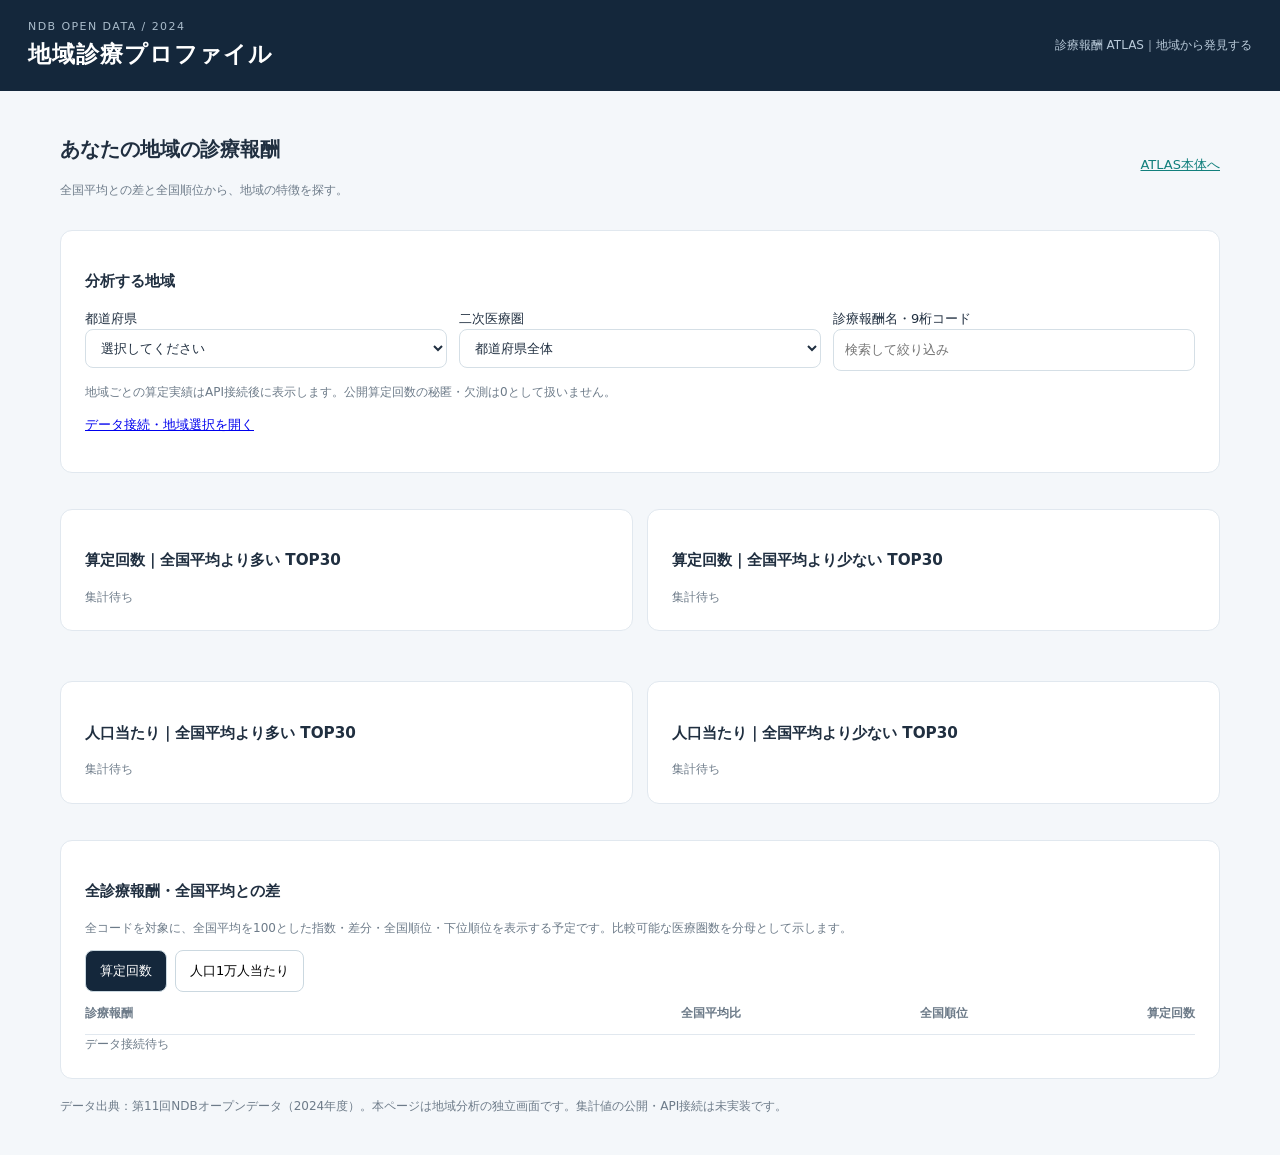
==== docs/region/index.html @ fd62a597 "Add standalone regional reimbursement profile page scaffold" ====
<!doctype html><html lang="ja"><head><meta charset="utf-8"><meta name="viewport" content="width=device-width,initial-scale=1"><title>地域診療プロファイル | 診療報酬 ATLAS</title><link rel="stylesheet" href="../assets/style.css?v=20261118.11"><style>body{background:#f4f7fa}.region-shell{max-width:1200px;margin:auto;padding:28px 20px}.region-head{display:flex;justify-content:space-between;align-items:center;gap:20px}.region-head a{color:#117f7c}.region-panel{background:white;border:1px solid #e1e8ef;border-radius:12px;padding:24px;margin:18px 0}.region-grid{display:grid;grid-template-columns:repeat(2,minmax(0,1fr));gap:14px}.region-filters{display:grid;grid-template-columns:repeat(3,1fr);gap:12px}.region-tabs{display:flex;gap:8px;flex-wrap:wrap}.region-tabs button{border:1px solid #cbd8e0;border-radius:8px;padding:10px 14px;background:white}.region-tabs button.active{background:#14273b;color:white}.region-row{display:grid;grid-template-columns:minmax(0,2fr) 1fr 1fr 1fr;gap:12px;padding:12px 0;border-bottom:1px solid #e1e8ef;align-items:center}.region-row a{color:#117f7c}.region-muted{color:#6d7b89;font-size:12px}.region-number{font-variant-numeric:tabular-nums;text-align:right}.region-bar{height:8px;background:#edf2f6;border-radius:6px;overflow:hidden}.region-bar span{display:block;height:100%;background:#168b86}@media(max-width:720px){.region-grid,.region-filters{grid-template-columns:1fr}.region-row{grid-template-columns:minmax(0,1.5fr) 1fr 1fr;font-size:11px}.region-row .region-amount{display:none}}</style></head><body><header><div><small>NDB OPEN DATA / 2024</small><h1>地域診療プロファイル</h1></div><div class="meta">診療報酬 ATLAS｜地域から発見する</div></header><main class="region-shell"><div class="region-head"><div><h2>あなたの地域の診療報酬</h2><p class="region-muted">全国平均との差と全国順位から、地域の特徴を探す。</p></div><a href="../#profile">ATLAS本体へ</a></div><section class="region-panel"><h3>分析する地域</h3><div class="region-filters"><div><label for="region-pref">都道府県</label><select id="region-pref"><option value="">選択してください</option></select></div><div><label for="region-area">二次医療圏</label><select id="region-area"><option value="">都道府県全体</option></select></div><div><label for="region-search">診療報酬名・9桁コード</label><input id="region-search" type="search" placeholder="検索して絞り込み"></div></div><p class="region-muted">地域ごとの算定実績はAPI接続後に表示します。公開算定回数の秘匿・欠測は0として扱いません。</p><p><a href="../#profile">データ接続・地域選択を開く</a></p></section><div class="region-grid"><section class="region-panel"><h3>算定回数｜全国平均より多い TOP30</h3><div id="raw-high" class="region-muted">集計待ち</div></section><section class="region-panel"><h3>算定回数｜全国平均より少ない TOP30</h3><div id="raw-low" class="region-muted">集計待ち</div></section><section class="region-panel"><h3>人口当たり｜全国平均より多い TOP30</h3><div id="pop-high" class="region-muted">集計待ち</div></section><section class="region-panel"><h3>人口当たり｜全国平均より少ない TOP30</h3><div id="pop-low" class="region-muted">集計待ち</div></section></div><section class="region-panel"><h3>全診療報酬・全国平均との差</h3><p class="region-muted">全コードを対象に、全国平均を100とした指数・差分・全国順位・下位順位を表示する予定です。比較可能な医療圏数を分母として示します。</p><div class="region-tabs"><button type="button" class="active" data-basis="raw">算定回数</button><button type="button" data-basis="population">人口1万人当たり</button></div><div class="region-row region-muted"><b>診療報酬</b><b class="region-number">全国平均比</b><b class="region-number">全国順位</b><b class="region-number region-amount">算定回数</b></div><div id="region-all" class="region-muted">データ接続待ち</div></section><p class="region-muted">データ出典：第11回NDBオープンデータ（2024年度）。本ページは地域分析の独立画面です。集計値の公開・API接続は未実装です。</p></main></body></html>
---- docs/assets/style.css ----
:root{--navy:#14273b;--text:#202e3d;--muted:#6d7b89;--line:#e1e8ef;--bg:#f4f7fa;--white:#fff;--teal:#117f7c;--green:#15847b;--r:12px;--shadow:0 6px 25px rgba(25,48,70,.055)}
*{box-sizing:border-box}body{margin:0;background:var(--bg);color:var(--text);font-family:"Noto Sans JP","Yu Gothic",Meiryo,system-ui,sans-serif;font-size:13px;line-height:1.55}button,input,select{font:inherit}button{cursor:pointer}header{background:var(--navy);color:white;padding:20px 32px;display:flex;align-items:center;justify-content:space-between;gap:18px}header small{display:block;color:#aabccb;font-size:11px;letter-spacing:.12em;text-transform:uppercase}header h1{font-size:23px;letter-spacing:.04em;margin:2px 0 0;font-weight:700}header .meta{text-align:right;color:#b9cad9;font-size:12px}.meta b{color:#fff}main{max-width:1570px;margin:0 auto;padding:20px 24px 36px}.hero{display:grid;grid-template-columns:repeat(4,1fr);gap:12px;margin-bottom:17px}.stat{background:#fff;border:1px solid var(--line);box-shadow:var(--shadow);border-radius:var(--r);padding:15px 18px}.stat .k{font-size:11px;color:var(--muted);margin-bottom:6px}.stat .v{font-size:25px;font-weight:720;color:var(--navy);line-height:1.2;font-variant-numeric:tabular-nums}.stat .note{font-size:11px;color:#87939f}.layout{display:grid;grid-template-columns:355px minmax(0,1fr);gap:17px;align-items:start}.panel{background:#fff;border:1px solid var(--line);border-radius:var(--r);box-shadow:var(--shadow);overflow:hidden}.panelhead{padding:17px 18px 12px;border-bottom:1px solid var(--line)}.panelhead strong{font-size:14px}.panelhead small{color:var(--muted);display:block}.search-inner{padding:14px 16px}.lbl{font-size:11px;color:#607180;font-weight:650;margin:0 0 6px;display:block}input,select{width:100%;padding:10px 11px;border:1px solid #d5dfe6;border-radius:8px;background:white;color:var(--text);outline:0;min-height:39px}input:focus,select:focus{border-color:#319b9b;box-shadow:0 0 0 3px rgba(25,143,140,.08)}.field{margin-bottom:13px}.chips{display:flex;flex-wrap:wrap;gap:5px;margin:9px 0 12px}.chip{border:1px solid #dbe5ec;background:#f9fbfd;border-radius:30px;padding:4px 9px;color:#53677a;font-size:11px}.chip:hover{background:#e9f7f5;border-color:#8fc8c2}.resultsTitle{font-size:11px;color:var(--muted);display:flex;justify-content:space-between;margin:7px 0}.results{border:1px solid var(--line);border-radius:9px;overflow:auto;max-height:510px;min-height:180px}.result{padding:10px 12px;border:0;border-bottom:1px solid #eef1f4;background:#fff;width:100%;text-align:left;display:block}.result:last-child{border-bottom:0}.result:hover{background:#f1f7f8}.result.active{background:#e8f5f4;border-left:3px solid var(--teal);padding-left:9px}.result .code{font-family:ui-monospace,Consolas,monospace;font-size:10.5px;font-weight:650;color:var(--teal)}.result .name{display:block;margin-top:2px;font-size:12px;line-height:1.4}.result .class{color:#93a0aa;font-size:10px}.tools{padding:16px 18px;border-bottom:1px solid var(--line)}.tools h2{font-size:17px;margin:0 0 4px}.tools .sub{color:var(--muted);font-size:11px}.controls{display:grid;grid-template-columns:repeat(4,minmax(0,1fr));gap:9px;margin-top:14px}.displaytop{display:flex;flex-wrap:wrap;justify-content:space-between;gap:10px;align-items:start}.smallbtn{background:var(--navy);color:white;border:0;padding:8px 13px;border-radius:7px;font-weight:650;font-size:11px;white-space:nowrap}.smallbtn:hover{background:#2b526c}.idtag{font:600 11px ui-monospace,Consolas,monospace;background:#f0f4f7;color:#38566b;padding:4px 7px;border-radius:5px;display:inline-block;margin:0 0 6px}.kpis{display:grid;grid-template-columns:repeat(3,minmax(0,1fr));gap:12px;padding:15px 18px;border-bottom:1px solid var(--line)}.kpi .k{font-size:11px;color:#71808e}.kpi .v{font-size:23px;font-weight:700;color:#1e374c;font-variant-numeric:tabular-nums}.kpi .n{font-size:10px;color:#8c98a4;margin-top:2px}.content{display:grid;grid-template-columns:minmax(0,1fr) minmax(0,1.05fr);gap:17px;padding:18px}.sectiontitle{font-size:13px;font-weight:700;display:flex;justify-content:space-between;align-items:center;margin:0 0 12px}.tag{font-size:10px;border:1px solid #e0e6ed;padding:3px 7px;border-radius:5px;color:#657789;font-weight:500}.bars{min-height:170px}.barrow{display:grid;grid-template-columns:116px 1fr 76px;align-items:center;gap:8px;margin:8px 0;font-size:11px}.barlabel{overflow:hidden;text-overflow:ellipsis;white-space:nowrap;color:#5f7080}.bartrack{height:8px;background:#eef3f5;border-radius:4px;overflow:hidden}.barfill{height:100%;background:linear-gradient(90deg,#219b97,#4eb4ac);border-radius:4px}.barval{text-align:right;font-variant-numeric:tabular-nums;color:#425b70}.tablewrap{max-height:510px;overflow:auto;border:1px solid var(--line);border-radius:8px}table{border-collapse:collapse;width:100%;font-size:11px}thead th{position:sticky;top:0;background:#edf2f6;padding:9px 10px;text-align:left;white-space:nowrap;color:#536779;z-index:1}td{padding:8px 10px;border-bottom:1px solid #edf1f4}tr:last-child td{border-bottom:0}td.num{text-align:right;font-variant-numeric:tabular-nums}td.code{color:#778896;font:11px ui-monospace,monospace}.muted{color:#a6b0b9}.suppressed{color:#bd8951;font-size:10px}.pill{display:inline-block;color:var(--teal);background:#eaf6f4;border-radius:5px;padding:2px 6px;font-size:10px}.attention{margin:0 18px 18px;padding:13px 15px;background:#f7fafb;border:1px solid #e4eaf0;border-radius:9px;font-size:11px;color:#607080}.attention strong{color:#445b6f}.foot{padding:12px 18px;color:#9ca8b2;font-size:10px;border-top:1px solid var(--line)}.loading{padding:70px 20px;text-align:center;color:#688191}.status{font-size:11px;color:#617385;padding:7px 0}.empty{color:#8e9ba7;padding:24px;text-align:center}.toggle{display:flex;gap:7px;align-items:center;font-size:11px}.fineprint{font-size:10px;color:#8d9ba6;margin-top:5px}@media(max-width:1100px){.layout{grid-template-columns:300px minmax(0,1fr)}.content{grid-template-columns:1fr}.controls{grid-template-columns:repeat(2,minmax(0,1fr))}}@media(max-width:730px){main{padding:12px}.layout{grid-template-columns:1fr}.hero{grid-template-columns:repeat(2,1fr)}header{padding:14px 17px}header h1{font-size:18px}header .meta{display:none}.controls{grid-template-columns:repeat(2,minmax(0,1fr))}.kpis{grid-template-columns:repeat(2,1fr)}.barrow{grid-template-columns:92px 1fr 70px}}

.axis-tabs{display:flex;gap:7px;padding:13px 18px 0;border-bottom:1px solid #e4ebf1}
.tab{border:1px solid #dbe6ed;border-bottom:0;background:#f6f9fb;padding:10px 21px;border-radius:8px 8px 0 0;color:#647587;font-weight:650;min-width:112px}
.tab.active{background:#fff;border-color:#9bcac6;color:#117f7c;box-shadow:inset 0 3px #219b97}
.extra-content{padding:20px 18px 18px}
.extra-content[hidden],#regionContent[hidden]{display:none!important}
.extra-head{display:flex;align-items:baseline;justify-content:space-between;gap:10px;margin-bottom:16px;flex-wrap:wrap}
.extra-head h3{font-size:15px;margin:0}.extra-sub{font-size:11px;color:#738391}
.month-grid{display:grid;grid-template-columns:repeat(12,1fr);gap:9px;align-items:end;height:248px;border-bottom:1px solid #dce4ec;padding:0 3px 11px;position:relative}
.month-col{min-width:0;text-align:center;display:flex;flex-direction:column;align-items:center;justify-content:flex-end;height:100%}
.month-plot{width:100%;max-width:38px;min-height:0;background:linear-gradient(180deg,#4db5ac,#218983);border-radius:4px 4px 0 0}
.month-num{font-size:10px;color:#42586c;font-weight:700;margin:0 0 5px;white-space:nowrap}.month-label{font-size:10px;color:#7b8a98;margin-top:6px}
.month-hidden{height:2px;width:65%;background:#becbd5;margin-bottom:5px}
.dim-stats{color:#6e7f90;font-size:11px;line-height:1.7;margin:14px 0 6px}
.age-layout{display:grid;grid-template-columns:1fr 1fr;gap:25px}
.age-row{display:grid;grid-template-columns:68px minmax(0,1fr) 80px;align-items:center;gap:8px;margin:5px 0}
.age-label,.age-value{color:#627687;font-size:11px;white-space:nowrap}.age-value{text-align:right;font-variant-numeric:tabular-nums}
.age-track{height:10px;border-radius:5px;background:#edf2f6;overflow:hidden}.age-fill{height:100%;background:#25918e;border-radius:4px}.age-woman .age-fill{background:#477d9c}
.age-block h4{font-size:13px;color:#34536a;margin:3px 0 12px;padding-bottom:7px;border-bottom:1px solid #e1e7ed}
@media(max-width:730px){.tab{padding:9px 12px;min-width:0;flex:1}.month-grid{gap:2px;height:200px}.month-num,.month-label{font-size:9px}.age-layout{grid-template-columns:1fr}}

.axis-tabs{flex-wrap:wrap}.axis-tabs .tab{flex:1 1 135px;min-width:0;padding-left:10px;padding-right:10px}
#crossContent[hidden]{display:none!important}.cross-toolbar{display:flex;align-items:center;justify-content:space-between;gap:14px;flex-wrap:wrap;padding:5px 0 14px}
.cross-toolbar label{font-weight:700;color:#516777}.cross-toolbar select{border:1px solid #d6e3eb;border-radius:8px;background:#fff;color:#19384d;min-width:200px;padding:8px}
.cross-total{border:1px solid #dbe9ec;background:#f8fcfc;border-radius:10px;padding:12px 15px;display:flex;gap:14px;align-items:baseline;flex-wrap:wrap;margin:5px 0 16px}
.cross-total b{font-size:24px;color:#153950;font-variant-numeric:tabular-nums}.cross-total span{color:#5c7380;font-size:11px}
.cross-foot{font-size:11px;color:#728392;margin:14px 0 4px;line-height:1.9}
.cross-note{font-size:11px;color:#557682;background:#f2f8fa;border-left:3px solid #4c9b9d;padding:10px 13px;margin:12px 0 5px;line-height:1.8}
@media(max-width:680px){.axis-tabs .tab{flex:1 1 43%;}.cross-toolbar{align-items:stretch;display:block}.cross-toolbar select{width:100%;margin-top:6px}}

/* A–O browse dashboard */
.category-hub{border:1px solid var(--line);background:white;box-shadow:var(--shadow);border-radius:var(--r);padding:17px 19px 16px;margin-bottom:17px}
.category-top{display:flex;align-items:center;justify-content:space-between;gap:15px;flex-wrap:wrap;margin-bottom:12px}
.category-top h2{margin:0;font-size:15px;font-weight:800;color:#19344b}
.category-top p{margin:4px 0 0;font-size:11px;color:#758494}
.category-top .smallbtn{background:#eef6f7;color:#236268;border:1px solid #c7dfe1;box-shadow:none}
.category-grid{display:grid;grid-template-columns:repeat(8,minmax(0,1fr));gap:8px}
.cat-btn{display:flex;flex-direction:column;gap:3px;padding:11px 10px 9px;border:1px solid #dae5ec;border-radius:9px;background:#fbfcfe;color:#24415b;text-align:left;min-width:0;min-height:88px;transition:background .14s,border-color .14s,box-shadow .14s}
.cat-btn:hover{background:#f0f8f9;border-color:#95c8c6}
.cat-btn.active{background:#eaf6f5;border-color:#57aaa6;box-shadow:inset 0 0 0 1px #57aaa6}
.cat-letter{font-size:20px;font-weight:800;line-height:1.1;letter-spacing:-.03em;color:#147d79}
.cat-label{font-size:11px;font-weight:700;line-height:1.35;overflow-wrap:anywhere;min-height:28px}
.cat-count{color:#6a7e8c;font-size:10px;font-variant-numeric:tabular-nums}
.cat-btn.active .cat-count{color:#186f6a}
.category-foot{font-size:10.5px;color:#738592;margin-top:10px}
.resultsTitle{align-items:center}.resultsTitle strong{color:#3a6a73}
.paging{display:flex;align-items:center;gap:6px;justify-content:space-between;margin-top:8px}
.paging button{background:#fff;border:1px solid #d6e1e7;border-radius:7px;color:#315369;padding:7px 10px;font-size:11px;font-weight:650}
.paging button:hover:not(:disabled){background:#ecf6f6;border-color:#80bcb7}
.paging button:disabled{opacity:.35;cursor:default}
.paging .pageinfo{color:#587183;font-size:11px;white-space:nowrap;text-align:center}
.filtered-note{color:#6e8190;font-size:11px;margin-bottom:9px;padding:8px 10px;border-radius:7px;background:#f4f9fa}
.result .class{max-width:100%;overflow:hidden;text-overflow:ellipsis;white-space:nowrap;display:inline-block;vertical-align:bottom}
.cat-table-note{color:#798895;font-size:10px;line-height:1.5;margin-top:8px}
@media(max-width:1250px){.category-grid{grid-template-columns:repeat(6,1fr)}}
@media(max-width:900px){.category-grid{grid-template-columns:repeat(4,1fr)}}
@media(max-width:550px){.category-grid{grid-template-columns:repeat(3,1fr);gap:6px}.category-hub{padding:12px}.cat-btn{min-height:84px;padding:9px 8px}.cat-label{font-size:10px}}


.finance-hub{border:1px solid var(--line);background:#fff;border-radius:12px;box-shadow:var(--shadow);padding:18px 20px;margin-bottom:17px}
.finance-head{display:flex;justify-content:space-between;gap:18px;align-items:flex-start;margin-bottom:12px}
.finance-head h2{font-size:16px;color:#143952;margin:0 0 6px}.finance-head p{font-size:11px;color:#667988;line-height:1.8;margin:0;max-width:980px}.finance-head .tiny{white-space:nowrap;color:#147e7b;font-weight:700;font-size:10px}
.finance-controls{display:grid;grid-template-columns:2fr repeat(4,minmax(0,1fr));gap:8px;margin-bottom:15px}.finance-controls label{font-size:10px;color:#607080;display:block;margin:0 0 5px;font-weight:700}.finance-controls select{font-size:11px;padding:8px}
.finance-numbers{display:grid;grid-template-columns:repeat(3,1fr);gap:8px;margin-bottom:12px}.finance-numbers>div{background:#f4f9fa;border:1px solid #e0eced;padding:12px 14px;border-radius:8px}.finance-numbers span{font-size:10px;color:#6b7c89;display:block}.finance-numbers strong{color:#1c3e56;font-size:18px;font-variant-numeric:tabular-nums}
.finance-tablewrap{max-height:320px;overflow:auto;border:1px solid var(--line);border-radius:8px}.finance-tablewrap table{width:100%;border-collapse:collapse;font-size:11px}.finance-tablewrap th{background:#f4f7fa;position:sticky;top:0;text-align:left;color:#637789;padding:10px;border-bottom:1px solid #e4ebf1}.finance-tablewrap td{padding:8px 10px;border-bottom:1px solid #eef2f5}.finance-tablewrap td.num{text-align:right;font-variant-numeric:tabular-nums}.finance-actions{display:flex;justify-content:space-between;gap:10px;align-items:center;margin-top:10px;font-size:10px;color:#7a8996}
.rule-panel{padding:14px 18px;background:#fbfcfd;border-block:1px solid #e9eef2;display:flex;gap:10px;justify-content:space-between;align-items:start;flex-wrap:wrap}.rule-panel h3{margin:0 0 5px;color:#304f63;font-size:12px}.rule-panel p{font-size:11px;color:#687d8b;line-height:1.8;margin:0}.rule-panel a{font-size:11px;font-weight:700;color:#157e7a;text-decoration:underline}.rule-warning{color:#946a28;font-size:10px;font-weight:700}.money-cell{font-variant-numeric:tabular-nums;color:#22736c}
@media(max-width:1000px){.finance-controls{grid-template-columns:repeat(3,1fr)}}@media(max-width:700px){.finance-controls{grid-template-columns:repeat(2,1fr)}.finance-numbers{grid-template-columns:1fr}.finance-hub{padding:12px}.finance-head{display:block}.finance-actions{display:block}}

.legal-panel{display:block;background:#fbfcfd;padding:16px 20px;border-block:1px solid #e9eef2}
.legal-top{display:flex;justify-content:space-between;gap:12px;align-items:flex-start}.legal-top h3{font-size:13px;margin:0 0 5px}.legal-top p{font-size:11px;line-height:1.7;color:#607785;margin:0;max-width:840px}.legal-unverified{white-space:nowrap;font-size:10px;color:#996726;background:#fff4df;border:1px solid #f2dfb8;padding:4px 7px;border-radius:5px}
.legal-list{margin-top:10px;display:grid;gap:6px}.legal-detail{border:1px solid #dce7ec;background:#fff;border-radius:7px;overflow:hidden}.legal-detail summary{padding:8px 10px;font-size:11px;font-weight:700;cursor:pointer;color:#2a536c}.legal-detail summary::marker{color:#008a91}.evidence-status{font-size:9px;color:#687c8a;font-weight:400;margin-left:7px}
.legal-content{padding:10px;border-top:1px solid #edf1f3}.legal-heading{font-size:11px;font-weight:700;margin-bottom:8px}.legal-content pre{white-space:pre-wrap;font-size:11px;line-height:1.65;font-family:inherit;overflow-wrap:anywhere;color:#344b5c;max-height:250px;overflow:auto;margin:0 0 8px;background:#f6f8f9;padding:9px;border-radius:6px}.legal-content a,.legal-facilities a{font-size:11px;color:#137d82;text-decoration:underline}
.legal-facilities{padding:9px 10px;border:1px dashed #ccdbdf;border-radius:6px;font-size:11px}.legal-facilities div{margin-top:5px}.legal-facilities span{color:#697a84}.legal-foot{font-size:10px;color:#7c8992;line-height:1.7;margin-top:9px}
@media(max-width:760px){.legal-top{display:block}.legal-unverified{display:inline-block;margin-top:6px}}
.curated-rule{background:#f3faf8;border:1px solid #d2e9e3;border-radius:7px;padding:11px;font-size:11px;line-height:1.8;color:#2b5b55}.curated-rule>b{display:block;color:#175e50;margin-bottom:5px}.curated-source{font-size:10px;color:#647d77;margin-top:5px}
.rule-detections{border:1px solid #d7e5ec;background:#fff;border-radius:9px;overflow:hidden}
.rule-detections>summary{cursor:pointer;padding:12px;font-weight:700;color:#27536b;font-size:12px}
.rule-detections>summary span{font-size:10px;font-weight:400;color:#9a6829;margin-left:8px}
.rule-evidence{padding:10px 13px;border-top:1px solid #dce5e8;max-height:520px;overflow:auto}
.rule-kind{margin:9px 0 12px;padding-top:7px;border-top:1px solid #ecf1f3}.rule-kind>strong{font-size:11px}
.rule-quote{background:#f5f8fa;margin:6px 0;padding:8px 10px;border-radius:6px;font-size:11px;line-height:1.65}
.rule-quote p{margin:0 0 3px;white-space:normal}.rule-quote a{font-size:10px;color:#187c84;text-decoration:underline}
.rule-note,.candidates-empty{font-size:10px;color:#897043;line-height:1.7;padding:8px}
.v09-curated{border:1px solid #bcdccc;background:#f3f9f6;border-radius:9px;padding:13px}
.curated-heading{font-weight:750;font-size:12px;color:#266557;margin-bottom:8px}.review-grid{display:grid;grid-template-columns:repeat(auto-fit,minmax(230px,1fr));gap:6px}
.review-grid div{background:#fff;border:1px solid #e2eae5;padding:7px 9px;border-radius:5px}.review-grid span{display:block;font-size:10px;color:#687c76}
.review-grid b{display:block;font-size:11px;font-weight:500;color:#2b5146;line-height:1.7}.v09-foot{font-size:10px;color:#54766c;margin-top:9px;line-height:1.65}.v09-foot a{color:#187c84}

.period-kicker{font-size:11px;color:#637f86;background:#e9f5f4;border:1px solid #cce7e3;padding:9px 13px;border-radius:8px;margin:7px 0 16px}
.period-kicker b{color:#136f71}
.pilot-header{display:flex;gap:18px;align-items:end;justify-content:space-between;flex-wrap:wrap}
.pilot-header h3{margin:0;font-size:16px;color:#1a3e50}
.period-pill{display:inline-block;background:#e7f4f3;color:#14746e;padding:4px 9px;border-radius:999px;font-size:11px;font-weight:700}
.pilot-kpi{display:grid;grid-template-columns:repeat(3,1fr);gap:10px;margin:15px 0}
.pilot-kpi>div{border:1px solid #d8e5eb;border-radius:9px;padding:10px 13px;background:#fbfdfd}
.pilot-kpi small{display:block;font-size:10px;color:#6a7d8b}.pilot-kpi b{font-size:19px;color:#244358;white-space:nowrap}
.period-table{width:100%;border-collapse:collapse;margin-top:12px}.period-table td,.period-table th{padding:8px 10px;text-align:right;border-bottom:1px solid #e7ecee;font-variant-numeric:tabular-nums}
.period-table td:first-child,.period-table th:first-child{text-align:left}
.period-table tr.pre td{background:#f5f9fa}.period-warn{margin-top:14px;background:#f8fafa;border-left:3px solid #94aaa9;padding:12px 14px;font-size:11px;color:#607080;line-height:1.8}
#pilotContent[hidden]{display:none!important}
@media(max-width:670px){.pilot-kpi{grid-template-columns:1fr}.period-table{font-size:10px}}

/* v1.1 regional revenue analytics */
.revenue-board{background:#fff;border:1px solid #e1e8ee;border-radius:16px;padding:22px;box-shadow:0 9px 30px rgba(24,51,70,.07);margin:15px 0 18px;color:#253e4c}
.rb-top{display:flex;justify-content:space-between;gap:15px;align-items:flex-start;margin-bottom:20px}.rb-eyebrow{color:#268f8a;font-size:10px;letter-spacing:.11em;font-weight:800}.rb-top h2{font-size:23px;line-height:1.35;color:#13394f;margin:7px 0 6px}.rb-top p{font-size:12px;margin:0;color:#6a7b86}.rb-chip{white-space:nowrap;border:1px solid #e0ebe9;background:#f2f7f6;padding:6px 9px;border-radius:100px;color:#397c76;font-size:10px;font-weight:800}
.rb-filters{display:grid;grid-template-columns:1fr 1fr 1.35fr 1fr 1.35fr;gap:9px;background:#f5f8fa;border-radius:10px;padding:14px}.rb-filters label{display:block;font-size:10px;font-weight:700;color:#71838f;margin-bottom:6px}.rb-filters select,.rb-rank-actions select,.rb-rank-actions input{width:100%;font:inherit;font-size:12px;min-width:0;background:white;border:1px solid #d4e0e6;border-radius:7px;padding:9px 8px;color:#243e4e}.rb-filters select:focus,.rb-rank-actions input:focus{outline:2px solid #6dc0b9}
.rb-indicator{display:flex;flex-wrap:wrap;justify-content:space-between;gap:6px;margin:12px 2px;color:#718594;font-size:11px}.rb-indicator #rbAudit{color:#248575;font-weight:700}
.rb-kpis{display:grid;grid-template-columns:repeat(4,minmax(0,1fr));gap:10px;margin-bottom:17px}.rb-kpis>div{border:1px solid #e2ebee;border-radius:10px;padding:13px 14px;background:#fcfefe;min-width:0}.rb-kpis span,.rb-kpis small{display:block;color:#788993;font-size:10px;line-height:1.6}.rb-kpis strong{display:block;color:#183f56;font-size:20px;margin:5px 0;white-space:nowrap;overflow:hidden;text-overflow:ellipsis}.rb-kpis small{font-size:10px}
.rb-sections{display:grid;grid-template-columns:1.14fr .86fr;gap:13px}.rb-card{min-width:0;border:1px solid #e0e8ed;border-radius:12px;background:#fff;padding:16px}.rb-card-header{display:flex;gap:10px;justify-content:space-between;align-items:flex-start;margin-bottom:14px}.rb-card-header h3{font-size:15px;margin:0;color:#183e52}.rb-card-header p{font-size:10px;color:#70838d;margin:5px 0 0}.rb-outline{background:#fff;border:1px solid #cbdde3;border-radius:7px;color:#326276;font-size:11px;padding:8px 10px;cursor:pointer;white-space:nowrap}.rb-outline:hover{background:#e8f5f4}
.rb-stack{display:flex;height:23px;background:#f3f6f7;border-radius:6px;overflow:hidden;gap:1px;margin:11px 0 14px}.rb-stack>button{height:100%;border:0;cursor:pointer;min-width:1px;opacity:.94;transition:opacity .1s}.rb-stack>button:hover{opacity:.72}
.rb-catlist{display:grid;grid-template-columns:1fr 1fr;gap:5px 10px}.rb-catitem{display:grid;grid-template-columns:8px minmax(0,1fr) 73px 54px;align-items:center;gap:6px;border:1px solid transparent;border-radius:6px;padding:7px 5px;background:#fff;text-align:left;font:inherit;cursor:pointer;font-size:10.5px;color:#3c5666}.rb-catitem:hover,.rb-catitem.active{background:#f0f8f7;border-color:#d4e6e3}.rb-catitem .dot{width:8px;height:8px;border-radius:2px}.rb-catitem .name{white-space:nowrap;overflow:hidden;text-overflow:ellipsis}.rb-catitem .val,.rb-catitem .share{text-align:right;font-variant-numeric:tabular-nums}.rb-catitem .val{color:#465e6d}.rb-catitem .share{font-weight:700}
.rb-specialty{display:flex;flex-direction:column;gap:9px}.rb-specrow{display:grid;grid-template-columns:minmax(0,115px) minmax(70px,1fr) 56px 55px;align-items:center;gap:9px;font-size:10.5px}.rb-specrow .spname{white-space:nowrap;overflow:hidden;text-overflow:ellipsis}.rb-specrow .sptrack{height:7px;background:#eff3f5;border-radius:5px;overflow:hidden}.rb-specrow .spbar{height:100%;border-radius:5px;background:#1d908a}.rb-specrow .spvalue{text-align:right;color:#315a6b;font-weight:700}.rb-specrow .spshare{text-align:right;color:#798b93}.rb-info{margin-top:14px;padding-top:10px;border-top:1px solid #e9eef0;font-size:10px;color:#7b8c97;line-height:1.7}
.rb-rank{margin-top:13px}.rb-rank-actions{display:flex;align-items:center;gap:7px}.rb-rank-actions select{max-width:164px}.rb-rank-actions input{width:190px}.rb-tablewrap{max-height:510px;overflow:auto;border:1px solid #e3ebef;border-radius:9px}.rb-table{border-collapse:collapse;width:100%;font-size:11px}.rb-table th{position:sticky;top:0;background:#f2f6f8;color:#657e8b;font-weight:700;font-size:10px;text-align:left;padding:11px 10px;white-space:nowrap;border-bottom:1px solid #dfe9ed}.rb-table th.r,.rb-table td.r{text-align:right}.rb-table td{padding:10px;border-bottom:1px solid #edf2f4;vertical-align:middle;color:#355161}.rb-table tbody tr:hover{background:#f8fbfb}.rb-table .rb-code{font-size:10px;color:#80909a}.rb-table .rb-proc{font-weight:600;color:#20465a}.rb-table .rb-raw{font-size:10px;color:#81949d}.rb-table button{border:0;background:transparent;color:#147e80;text-decoration:underline;cursor:pointer;font-size:10px}.rb-foot{display:flex;justify-content:space-between;align-items:center;padding-top:13px;color:#748895;font-size:10px}.rb-foot>div{display:flex;gap:7px}.rb-foot button:disabled{opacity:.45;cursor:default}.rb-notes{border-top:1px solid #e8eff1;margin-top:16px;padding:13px 2px 1px;font-size:10.5px;line-height:1.85;color:#71838d}
#rbLegacy{border:1px solid #dfe9ec;border-radius:12px;margin:12px 0 18px;background:#f8fafb}#rbLegacy>summary{padding:15px 18px;cursor:pointer;font-size:14px;font-weight:700;color:#20465a}#rbLegacy>summary span{display:block;color:#84969f;font-weight:400;font-size:11px;margin:5px 0 0}.rb-oldbody{padding:12px 15px 18px}#rbLegacy .hero{margin-top:0}
@media(max-width:1024px){.rb-filters{grid-template-columns:repeat(3,minmax(0,1fr))}.rb-kpis{grid-template-columns:repeat(2,1fr)}.rb-sections{grid-template-columns:1fr}.rb-top h2{font-size:20px}}
@media(max-width:670px){.revenue-board{padding:12px}.rb-filters{grid-template-columns:1fr 1fr}.rb-top{display:block}.rb-chip{display:inline-block;margin-top:8px}.rb-catlist{grid-template-columns:1fr}.rb-rank-actions{flex-wrap:wrap}.rb-rank-actions select,.rb-rank-actions input{max-width:none;width:100%}.rb-kpis strong{font-size:16px}.rb-table{font-size:10px}.rb-table th,.rb-table td{padding:8px 6px}.rb-specrow{grid-template-columns:90px minmax(50px,1fr) 53px 50px}}

.pn-board{border:1px solid #cad7df;border-radius:23px;background:#fff;padding:23px;margin:0 0 27px;box-shadow:0 14px 42px rgba(17,50,72,.07)}
.pn-head{display:flex;justify-content:space-between;gap:20px;align-items:start;border-bottom:1px solid #e2e9ed;padding:0 0 19px;margin-bottom:19px}.pn-kicker{font-size:10px;color:#2f6e82;font-weight:800;letter-spacing:1.7px}.pn-head h2{margin:8px 0 7px;font-size:25px;line-height:1.45;color:#153347;letter-spacing:-.6px}.pn-head p{margin:0;font-size:13px;color:#637786;line-height:1.7}.pn-pill{display:inline-flex;white-space:nowrap;border:1px solid #c8e0d9;color:#277060;background:#f0f9f6;padding:9px 12px;border-radius:999px;font-size:11px;font-weight:700}
.pn-filters{display:grid;grid-template-columns:1fr 1.4fr 1.1fr 1fr 1fr;gap:10px;margin:0 0 15px}.pn-filters>div{min-width:0}.pn-filters label{display:block;color:#637889;font-size:11px;font-weight:700;margin-bottom:6px}.pn-filters select{width:100%;background:#fff;border:1px solid #d0dde3;border-radius:9px;color:#263f51;padding:11px 9px;font-size:12px;min-width:0}
.pn-stats{display:grid;grid-template-columns:repeat(4,1fr);gap:10px;margin:0 0 14px}.pn-stat{background:#f4f8fa;border:1px solid #e2eaee;border-radius:13px;padding:15px 14px;display:flex;flex-direction:column;gap:7px;min-height:109px}.pn-stat>span{color:#67808d;font-size:11px;font-weight:700}.pn-stat strong{color:#12384c;font-size:24px;letter-spacing:-1px;line-height:1.3}.pn-stat small{font-size:10px;color:#708591;line-height:1.5}
.pn-duo{display:grid;grid-template-columns:1fr 1.25fr;gap:12px;margin-bottom:12px}.pn-card{border:1px solid #e1e9ed;border-radius:15px;padding:15px;background:white;min-width:0}.pn-section-title{display:flex;justify-content:space-between;gap:8px;align-items:center;margin-bottom:14px}.pn-section-title h3{font-size:15px;color:#193c4d;margin:0 0 5px}.pn-section-title p{color:#72848f;font-size:11px;margin:0;line-height:1.5}.pn-bar-item{margin:0 0 11px}.pn-bar-head{display:flex;gap:8px;justify-content:space-between;font-size:12px;margin-bottom:5px}.pn-bar-head b{font-size:12px;color:#29495c;font-weight:700}.pn-bar-head span{overflow:hidden;white-space:nowrap;text-overflow:ellipsis;max-width:70%}.pn-track{background:#edf2f4;border-radius:20px;height:9px;overflow:hidden}.pn-fill{height:100%;background:#2d8196;border-radius:20px}.pn-fill.focus{background:#1e9a8e}.pn-mini{margin:9px 0 0;color:#758791;line-height:1.55;font-size:11px}.pn-ranking{margin-bottom:13px}.pn-rank-actions{display:flex;gap:8px}.pn-rank-actions input{border:1px solid #d7e1e5;border-radius:8px;padding:9px 10px;min-width:140px;max-width:180px;font-size:12px}.pn-rank-actions button,.pn-table button{border:1px solid #c7d9de;border-radius:8px;background:#fff;color:#21677a;padding:8px 11px;cursor:pointer;font-size:11px;font-weight:700}.pn-rank-actions button:hover,.pn-table button:hover{background:#eaf5f5}.pn-scroll{overflow:auto;max-height:590px;border-radius:10px;border:1px solid #e4eaee}.pn-table{border-collapse:collapse;width:100%;font-size:12px;white-space:nowrap}.pn-table th{position:sticky;top:0;z-index:1;text-align:left;background:#eff5f7;color:#567281;font-size:11px;letter-spacing:.2px;padding:10px;border-bottom:1px solid #d6e2e8}.pn-table td{padding:9px 10px;border-bottom:1px solid #eef2f5;color:#335366}.pn-table tbody tr:nth-child(even){background:#fbfcfd}.pn-table tr.pn-active{background:#e9f7f5}.pn-table th.r,.pn-table td.r{text-align:right}.pn-num{font-variant-numeric:tabular-nums}.pn-mark{color:#187d73;font-weight:800}.pn-disclosure{border:1px solid #e5e8df;border-radius:11px;padding:14px 16px;color:#61747a;background:#fbfbf7;font-size:11px;line-height:1.8}.pn-disclosure strong{color:#53666a;font-size:12px}.pn-disclosure p{margin:5px 0 0}.pn-disclosure a{color:#166d85;text-decoration:underline}.pn-top-item{display:grid;grid-template-columns:22px 1fr 66px;align-items:center;gap:8px;margin:0 0 7px;font-size:11px;color:#46626e}.pn-top-item b{font-size:11px;text-align:right;color:#254a5d}.pn-top-item .pn-track{height:7px}.pn-top-label{display:grid;grid-template-columns:83px minmax(0,1fr);gap:6px;align-items:center}.pn-top-label button{background:transparent;border:0;color:#2b677c;padding:0;text-align:left;cursor:pointer;font-size:11px;white-space:nowrap}.pn-top-label .pn-r{color:#98a8af;font-size:10px}
@media(max-width:1120px){.pn-filters{grid-template-columns:repeat(3,1fr)}.pn-stats{grid-template-columns:repeat(2,1fr)}}@media(max-width:740px){.pn-board{padding:14px}.pn-head{display:block}.pn-pill{margin-top:12px}.pn-filters{grid-template-columns:repeat(2,1fr)}.pn-duo{grid-template-columns:1fr}.pn-stats{gap:7px}.pn-stat strong{font-size:20px}.pn-rank-actions{flex-wrap:wrap}.pn-section-title{align-items:start}}
.pn-jump{border:1px solid #b9d5d9;border-radius:9px;background:#eef7f6;color:#176b72;padding:9px 12px;font-size:11px;cursor:pointer;font-weight:800;margin:5px 0}.pn-jump:hover{background:#d8efed}

.sb-panel{border:1px solid #d9e6ec;background:#fff;border-radius:15px;margin:15px 0 18px;padding:22px;color:#243e50;box-shadow:0 8px 24px #142b3910}.sb-eyebrow{font-size:10px;letter-spacing:.14em;color:#188c86;font-weight:800}.sb-head h2{font-size:22px;margin:7px 0;color:#143b50}.sb-head p{margin:0 0 15px;font-size:12px;color:#6b7d87}.sb-alert{background:#f7f9fa;border-left:3px solid #7595a6;padding:11px 13px;font-size:11px;color:#4e6878;line-height:1.7;border-radius:5px;margin:12px 0}.sb-filters{display:grid;grid-template-columns:1.3fr .85fr 1.5fr 1.2fr 1fr;gap:9px;background:#f3f7f8;padding:12px;border-radius:9px}.sb-filters label{display:block;font-size:10px;font-weight:700;color:#697e88;margin-bottom:6px}.sb-filters select,.sb-filters input{width:100%;min-width:0;box-sizing:border-box;background:#fff;border:1px solid #d4e1e6;border-radius:7px;padding:8px 6px;color:#2b4656;font:inherit;font-size:11px}.sb-filters select:disabled{opacity:.55}.sb-summary{margin:12px 1px 15px;display:flex;flex-wrap:wrap;gap:10px}.sb-summary span{border:1px solid #e0e8eb;border-radius:8px;padding:10px 12px;font-size:11px;background:#fafcfc}.sb-summary strong{font-size:16px;color:#1b5560}.sb-tablewrap{max-height:630px;overflow:auto;border:1px solid #e0e9eb;border-radius:8px}.sb-table{border-collapse:collapse;width:100%;font-size:11px}.sb-table thead th{background:#f4f7f9;position:sticky;top:0;font-size:10px;white-space:nowrap;border-bottom:1px solid #dce6e9;color:#58717b}.sb-table td,.sb-table th{padding:10px 9px;border-bottom:1px solid #eaf0f1;text-align:left}.sb-table td:nth-child(1),.sb-table td:nth-child(4),.sb-table td:nth-child(5),.sb-table td:nth-child(6),.sb-table td:nth-child(7){font-variant-numeric:tabular-nums;white-space:nowrap}.sb-table .sb-no-pop{color:#87959c}.sb-table button,.sb-end button{border:1px solid #bcd6db;border-radius:6px;padding:6px 8px;background:#eff8f7;color:#156c72;font:inherit;font-size:11px;font-weight:700;cursor:pointer}.sb-table button:hover,.sb-end button:hover{background:#ddf0ee}.sb-end{display:flex;justify-content:space-between;align-items:center;gap:10px;margin-top:11px;color:#7a8c97;font-size:10px;line-height:1.6}@media(max-width:840px){.sb-filters{grid-template-columns:1fr 1fr}.sb-tablewrap{overflow:auto}.sb-table{min-width:720px}.sb-summary span{flex:1 1 120px}}

/* v1.5 Secondary area earnings profile */
.profile-board{margin:17px 0 20px;background:#fff;border:1px solid #dce7eb;border-radius:16px;box-shadow:0 8px 28px rgba(23,51,70,.055);overflow:hidden;color:#264353}
.profile-hero{background:linear-gradient(120deg,#173c52,#20525e);padding:22px 24px 20px;color:#fff;display:flex;justify-content:space-between;gap:16px;align-items:center}
.profile-kicker{color:#8fcec8;letter-spacing:.14em;font-size:10px;font-weight:800}.profile-hero h2{color:#fff;font-size:23px;line-height:1.4;margin:5px 0}.profile-hero p{margin:0;color:#c3dcdd;font-size:12px}.profile-tag{border:1px solid #658e96;color:#daf5ee;font-size:11px;white-space:nowrap;padding:7px 11px;border-radius:50px}
.profile-pad{padding:18px 22px 21px}.profile-controls{display:grid;grid-template-columns:1fr 1.8fr .9fr 1fr;gap:11px;padding:14px;background:#f4f8f9;border-radius:10px;margin-bottom:12px}.profile-controls label,.profile-searchbar label{display:block;color:#607985;font-weight:700;font-size:10px;margin:0 0 5px}.profile-controls select,.profile-searchbar select,.profile-searchbar input{background:#fff;border:1px solid #d1dfe4;border-radius:7px;color:#244558;font:inherit;font-size:12px;min-width:0;width:100%;padding:9px 8px}
.profile-context{display:flex;justify-content:space-between;flex-wrap:wrap;gap:6px;color:#708793;font-size:11px;margin-bottom:12px}.profile-kpis{display:grid;grid-template-columns:repeat(4,1fr);gap:10px;margin-bottom:14px}.profile-kpi{min-width:0;padding:12px 13px;border:1px solid #e2eaee;border-radius:9px;background:#fff}.profile-kpi span,.profile-kpi small{display:block;color:#788b96;font-size:10px}.profile-kpi strong{display:block;font-size:19px;font-weight:800;letter-spacing:-.03em;color:#1d475b;margin:5px 0}.profile-kpi small{font-size:10px;line-height:1.5}
.profile-columns{display:grid;grid-template-columns:1.05fr .95fr;gap:11px;margin-bottom:13px}.profile-panel{padding:16px;border:1px solid #dfe9ec;border-radius:10px;min-width:0}.profile-panel h3{font-size:14px;color:#254c5f;margin:0 0 5px}.profile-panel p{font-size:10px;color:#82949d;margin:0 0 14px;line-height:1.7}
.profile-cat{display:grid;grid-template-columns:8px minmax(80px,1fr) 98px 48px;gap:8px;align-items:center;padding:8px 3px;border:0;border-bottom:1px solid #f1f4f5;background:white;width:100%;text-align:left;color:#314e5b;font:inherit;font-size:11px;cursor:pointer}.profile-cat:hover,.profile-cat.on{background:#f2f8f8}.profile-cat .chip{height:8px;width:8px;border-radius:3px}.profile-cat .cat-name{white-space:nowrap;overflow:hidden;text-overflow:ellipsis}.profile-cat .cat-value{text-align:right;font-size:10px;color:#516775}.profile-cat .cat-percent{text-align:right;font-weight:700}.profile-visual{display:flex;height:19px;overflow:hidden;border-radius:5px;background:#f1f4f5;gap:1px;margin:4px 0 12px}.profile-visual button{border:0;cursor:pointer;min-width:2px}.profile-catlist{max-height:380px;overflow:auto}
.profile-lqhead{display:grid;grid-template-columns:minmax(75px,1fr) 70px 70px 58px;gap:6px;color:#91a0a7;font-size:10px;margin-bottom:9px}.profile-lqrow{display:grid;grid-template-columns:minmax(75px,1fr) 70px 70px 58px;gap:6px;padding:8px 0;border-bottom:1px solid #f0f3f4;align-items:center;color:#3a5765;font-size:11px}.profile-lqrow b{text-align:right;color:#2a746f}.profile-lqrow span:not(:first-child){text-align:right}.profile-lqrow .v15-label{overflow:hidden;white-space:nowrap;text-overflow:ellipsis}.profile-lqrow .hl{color:#c07827}
.profile-rankbox{border:1px solid #dfe9ec;border-radius:10px;padding:15px}.profile-rankhead{display:flex;justify-content:space-between;gap:12px;align-items:flex-end;margin-bottom:12px}.profile-rankhead h3{margin:0;color:#254c5f;font-size:15px}.profile-rankhead p{margin:4px 0 0;font-size:10px;color:#8497a0}.profile-searchbar{display:grid;grid-template-columns:155px minmax(120px,1fr) auto auto;gap:8px;align-items:end}.profile-btn{color:#315f70;background:#fff;border:1px solid #cbdce1;border-radius:7px;padding:9px 11px;font-size:11px;white-space:nowrap;cursor:pointer}.profile-btn:hover{background:#edf7f6}.profile-ranktable{border:1px solid #e4ebee;border-radius:8px;overflow:auto;max-height:570px}.profile-ranktable table{width:100%;border-collapse:collapse;font-size:11px}.profile-ranktable th{position:sticky;top:0;z-index:1;background:#f3f7f8;border-bottom:1px solid #d9e4e8;color:#5b7885;font-size:10px;text-align:left;padding:9px 10px;white-space:nowrap}.profile-ranktable td{padding:10px;border-bottom:1px solid #edf2f3;color:#314f5f;vertical-align:middle}.profile-ranktable tr:hover{background:#f7fafb}.profile-ranktable th.right,.profile-ranktable td.right{text-align:right}.profile-ranktable .code{font-size:10px;color:#91a3aa}.profile-ranktable .code-name{font-weight:700;color:#264b60}.profile-ranktable .unknown{color:#a5753c;font-size:10px}.profile-ranktable .detail-btn{border:0;background:transparent;text-decoration:underline;color:#198585;font-size:10px;cursor:pointer}.profile-rankfoot{display:flex;justify-content:space-between;align-items:center;gap:10px;margin-top:11px;color:#78909a;font-size:10px}.profile-rankfoot button:disabled{opacity:.35;cursor:default}.profile-disclaimer{border-top:1px solid #e9eff1;padding-top:13px;color:#7b8d97;font-size:10.5px;line-height:1.85;margin-top:15px}
@media(max-width:1000px){.profile-controls{grid-template-columns:repeat(2,minmax(0,1fr))}.profile-kpis{grid-template-columns:repeat(2,minmax(0,1fr))}.profile-columns{grid-template-columns:1fr}.profile-rankhead{display:block}.profile-searchbar{margin-top:12px}}
@media(max-width:650px){.profile-hero{display:block;padding:16px}.profile-hero h2{font-size:19px}.profile-tag{display:inline-block;margin-top:10px}.profile-pad{padding:12px}.profile-controls{grid-template-columns:1fr 1fr}.profile-searchbar{grid-template-columns:1fr 1fr}.profile-kpi strong{font-size:16px}.profile-ranktable table{min-width:760px}}

/* v1.5 Classic UI refresh — source data and functions unchanged */
:root{--navy:#14273b;--text:#202f40;--muted:#718191;--line:#dce6ed;--bg:#f3f6f9;--teal:#117f7c;--shadow:0 5px 23px rgba(28,51,71,.045)}
body{background:var(--bg);color:var(--text)}
header{padding:18px 28px}header h1{font-size:23px}header small{letter-spacing:.13em}
main{max-width:1570px;padding:18px 22px 35px}
.hero{display:grid;grid-template-columns:repeat(4,minmax(0,1fr));gap:12px;margin:0 0 17px}
.hero .stat{border-radius:11px;box-shadow:0 5px 18px rgba(24,49,68,.045);background:#fff;padding:15px 17px}
.hero .stat .v{color:#172f45}.hero .stat .note{line-height:1.65}
.category-hub{border-radius:12px;box-shadow:var(--shadow);background:#fff;border-color:#dce6ed;padding:17px 19px 15px;margin-bottom:13px}
.category-top h2{font-size:16px;color:#1b374f}.category-top p{color:#728698}
.category-grid{gap:8px}.cat-btn{min-height:90px;background:#fbfcfe;border-radius:9px}.cat-btn:hover{background:#f1f9f8}.cat-btn.active{background:#e8f5f3;border-color:#2fa29e;box-shadow:inset 0 0 0 1px #2fa29e}.cat-letter{color:#117f7c}
.classic-jump-nav{display:flex;align-items:stretch;gap:6px;padding:8px 8px 0;border:1px solid #dce6ed;border-bottom-color:#dce6ed;border-radius:11px 11px 0 0;background:#fff;box-shadow:var(--shadow);margin-bottom:0;flex-wrap:wrap}
.classic-jump-label{align-self:center;font-size:10px;font-weight:800;letter-spacing:.12em;color:#8ba0ad;padding:0 12px}
.classic-nav-link{flex:1 1 210px;text-align:center;display:flex;align-items:center;justify-content:center;gap:8px;flex-wrap:wrap;border:1px solid #dce6ec;border-bottom:0;border-radius:8px 8px 0 0;min-height:47px;text-decoration:none;color:#516b7f;font-size:12px;font-weight:750;background:#f7f9fb;padding:8px 12px;transition:background .15s}
.classic-nav-link span{font-size:10px;font-weight:500;color:#8ba0ab}.classic-nav-link:hover{background:#eef7f5;color:#117f7c}.classic-nav-link.classic-nav-current{color:#127c79;background:#fff;border-color:#a6d4d0;box-shadow:inset 0 3px #2a9b96}.classic-nav-link.classic-nav-current span{color:#638e8b}
.profile-board{border-radius:0 0 12px 12px;border-color:#dce6ed;border-top:0;box-shadow:var(--shadow);margin:0 0 18px;color:#253c4c;scroll-margin-top:12px}
.profile-hero{padding:19px 22px 17px;background:#fff;color:#213d51;border-bottom:1px solid #e2eaf0;align-items:flex-start}
.profile-kicker{color:#2b8c87;font-size:10px;letter-spacing:.12em}.profile-hero h2{color:#18354b;font-size:19px;margin:4px 0 5px;letter-spacing:.005em}.profile-hero p{color:#778b98;font-size:11px}.profile-tag{border:1px solid #c8e0de;border-radius:6px;background:#f0f8f7;color:#357b78;font-size:10px;padding:6px 9px}
.profile-pad{padding:17px 19px 19px}.profile-controls{background:#f7f9fb;border:1px solid #ebf0f3;padding:12px;border-radius:8px}
.profile-controls label,.profile-searchbar label{font-size:10px;color:#607687}
.profile-controls select,.profile-searchbar select,.profile-searchbar input{border-color:#d5e0e7;background:#fff;color:#244054;min-height:40px}
.profile-kpis{gap:10px;margin-top:12px}.profile-kpi{border-color:#dfe7ed;border-radius:9px;padding:13px 14px}.profile-kpi strong{color:#17384e;font-size:20px}.profile-kpi span{font-weight:600}
.profile-panel,.profile-rankbox{border-color:#dfe7ed}.profile-panel h3,.profile-rankhead h3{color:#1e4256}.profile-panel p,.profile-rankhead p{color:#7a8e9b}
.profile-ranktable th{background:#f0f4f7;color:#536e7d}.profile-ranktable td{border-color:#edf1f4}.profile-ranktable tr:hover{background:#f4f9f9}
.profile-btn{border-color:#d1e0e7;border-radius:7px}.profile-btn:hover{background:#eaf7f5}
#rbLegacy{border:1px solid #dce6ed;background:#fff;margin:16px 0 20px;box-shadow:var(--shadow);border-radius:12px;scroll-margin-top:12px;overflow:hidden}
#rbLegacy>summary{display:block;padding:16px 19px;background:#fff;cursor:pointer;list-style:none;border-bottom:1px solid #e4eaf0;position:relative}
#rbLegacy>summary::-webkit-details-marker{display:none}
#rbLegacy>summary:after{content:'⌄';font-size:18px;color:#6d8a91;position:absolute;right:19px;top:18px;transform:rotate(-90deg);transition:transform .15s}
#rbLegacy[open]>summary:after{transform:rotate(0)}
.classic-summary-head{display:block;font-size:16px;color:#1b384d;font-weight:800}.classic-summary-head em{display:inline-block;font-style:normal;font-size:10px;font-weight:600;color:#15847d;background:#e8f6f4;padding:3px 8px;margin-left:10px;border-radius:5px}.classic-summary-sub{display:block;font-size:11px;color:#7a8b99;font-weight:500;margin-top:5px;padding-right:35px}
.rb-oldbody{padding:16px 17px 18px}#rbLegacy .finance-hub{background:#fff;border:1px solid #e0e8ed;border-radius:10px;margin-bottom:17px}
#rbLegacy .layout{display:grid;grid-template-columns:minmax(280px,355px) minmax(0,1fr);gap:16px}#rbLegacy .panel{border-radius:10px;box-shadow:none;border-color:#dce6ed}
#rbLegacy .axis-tabs{border-color:#e1e8ef}#rbLegacy .tab.active{color:#107d79;box-shadow:inset 0 3px #259b96}
.classic-more{margin:16px 0 17px;scroll-margin-top:12px;border:1px solid #dce6ed;background:#fff;border-radius:12px;overflow:hidden;box-shadow:var(--shadow)}
.classic-more>summary{padding:16px 19px;cursor:pointer;list-style:none;display:flex;flex-direction:column;gap:5px;background:#fff;border-bottom:1px solid #e4ebf0;color:#24455a;font-size:15px;font-weight:750}.classic-more>summary::-webkit-details-marker{display:none}.classic-more>summary small{font-size:11px;font-weight:500;color:#7b8e9c}
.classic-more-body{padding:15px}.classic-more-body>section{margin-top:0}.classic-source-note{font-size:11px;color:#667f89;background:#edf5f4;border:1px solid #d5e6e3;padding:11px 15px;border-radius:9px;margin:13px 0}
:focus-visible{outline:2px solid #168881;outline-offset:2px}
@media(max-width:1100px){.category-grid{grid-template-columns:repeat(6,minmax(0,1fr))}#rbLegacy .layout{grid-template-columns:300px minmax(0,1fr)}}
@media(max-width:800px){main{padding:12px}.hero{grid-template-columns:repeat(2,minmax(0,1fr))}.category-grid{grid-template-columns:repeat(4,minmax(0,1fr))}.classic-jump-label{display:none}.classic-nav-link{flex:1 1 170px}#rbLegacy .layout{grid-template-columns:1fr}.profile-hero{display:block}.profile-tag{display:inline-block;margin-top:10px}}
@media(max-width:530px){header{padding:15px 16px}.hero .stat .v{font-size:21px}.category-grid{grid-template-columns:repeat(2,minmax(0,1fr))}.cat-btn{min-height:80px}.classic-nav-link{flex:1 1 100%;min-height:37px;border:1px solid #e2ebef;border-radius:7px}.classic-jump-nav{padding:8px;gap:5px;border-radius:10px}.profile-board{border-radius:12px;border-top:1px solid #dce6ed;margin-top:10px}.profile-kpis{grid-template-columns:repeat(2,minmax(0,1fr))}.profile-controls{grid-template-columns:repeat(2,minmax(0,1fr))}.profile-hero h2{font-size:18px}.rb-oldbody{padding:11px}.classic-more-body{padding:9px}}

/* v1.6 layout: one page, four distinct functional tabs; data and business logic unchanged */
.app-tabs{position:sticky;top:0;z-index:80;display:grid;grid-template-columns:repeat(4,minmax(0,1fr));padding:7px;gap:6px;background:#fff;border:1px solid #d9e5ec;border-radius:12px;box-shadow:0 6px 23px rgba(31,57,71,.08);margin:2px 0 18px}
.app-top-tab{appearance:none;display:flex;gap:11px;align-items:center;text-align:left;min-width:0;border:1px solid transparent;border-radius:8px;background:transparent;padding:10px 12px;cursor:pointer;color:#5c7080;font-family:inherit}
.app-top-tab:hover{background:#f1f7f7;color:#196e71}.app-top-tab.is-active{background:#e8f4f3;border-color:#9ed3ce;color:#126a68;box-shadow:inset 0 0 0 1px rgba(25,141,136,.09)}
.app-tab-count{font-size:11px;letter-spacing:.02em;font-weight:800;color:#91a7b0;flex-shrink:0}.is-active>.app-tab-count{color:#158d88}
.app-tab-copy{display:flex;flex-direction:column;min-width:0;gap:4px}.app-tab-copy strong{font-size:13px;white-space:nowrap;overflow:hidden;text-overflow:ellipsis}.app-tab-copy small{color:#8a9aa6;font-size:10px;white-space:nowrap;overflow:hidden;text-overflow:ellipsis;font-weight:500}.app-top-tab.is-active small{color:#5d8785}
.app-view{min-width:0;animation:app-enter .12s ease-out}.app-view[hidden],.app-compare-view[hidden]{display:none!important}
@keyframes app-enter{from{opacity:.7}to{opacity:1}}
.app-section-intro{display:flex;align-items:center;justify-content:space-between;gap:20px;margin:5px 2px 17px}
.app-section-intro h2{font-size:20px;letter-spacing:-.018em;margin:3px 0 6px;color:#1a3950}.app-section-intro p{margin:0;font-size:12px;color:#748794;line-height:1.65}.app-eyebrow{font-weight:800;letter-spacing:.15em;font-size:10px;color:#278a85}
.app-intro-indicator{font-size:25px;color:#1a4052;font-weight:800;letter-spacing:-.02em;text-align:right;min-width:112px}.app-intro-indicator span{display:block;font-size:10px;color:#8c9ba6;font-weight:500}
#appViewProfile .hero{margin-bottom:14px}#appViewProfile #profileBoard{border:1px solid #dce6ed;border-radius:12px}
.app-category-expander{border:1px solid #dce6ed;background:#fff;border-radius:11px;overflow:hidden;margin-bottom:12px;box-shadow:var(--shadow)}
.app-category-expander>summary{cursor:pointer;display:flex;align-items:center;gap:13px;padding:15px 18px;list-style:none}
.app-category-expander>summary::-webkit-details-marker{display:none}.app-category-expander>summary:hover{background:#f8fbfb}
.app-category-expander[open]>summary{border-bottom:1px solid #e0ebed}
.summary-icon{font-size:16px;font-weight:800;letter-spacing:-.03em;color:#148581;border:1px solid #a5d7d3;border-radius:7px;padding:9px 8px;flex-shrink:0;background:#e7f5f3}
.summary-text{display:flex;flex-direction:column;gap:4px;flex:1;min-width:0}.summary-text strong{font-size:13px;color:#1c3c50}.summary-text small{font-size:11px;font-weight:400;color:#798e9b}
.summary-action{flex-shrink:0;font-size:11px;color:#197e78;font-weight:750}.summary-action span{font-size:17px;margin-left:4px;display:inline-block;transition:transform .18s}
.app-category-expander[open] .summary-action span{transform:rotate(180deg)}
.app-category-expander #categoryHub{margin:0;border:0;border-radius:0;box-shadow:none;padding:14px 19px 18px}
.app-category-expander .category-top h2{font-size:13px}
.app-legacy-search{background:transparent!important;border:0!important;margin:0!important;padding:0!important;box-shadow:none!important;overflow:visible!important}
.app-legacy-search>summary{display:none!important}.app-legacy-search .rb-oldbody{padding:0}
.app-legacy-search .layout{grid-template-columns:minmax(290px,360px) minmax(0,1fr)}
.app-legacy-search .layout>aside{align-self:start}
.app-legacy-search .layout>.panel{min-width:0}
.app-subtabs{display:flex;gap:5px;flex-wrap:wrap;padding:5px;background:#ebf1f5;border-radius:9px;margin:0 0 15px}
.app-subtab{font:inherit;font-size:12px;font-weight:750;border:1px solid transparent;border-radius:6px;padding:12px 18px;color:#577285;background:transparent;cursor:pointer;flex:1 1 160px;white-space:nowrap}
.app-subtab:hover{background:#f5fbfb}.app-subtab.is-active{background:#fff;color:#117f7c;border-color:#cbdfe0;box-shadow:0 2px 4px rgba(22,54,71,.04)}
.app-compare-view>section{margin:0}.app-compare-view .finance-hub{background:#fff;border-radius:12px}
.app-guide-grid{display:grid;grid-template-columns:repeat(2,minmax(0,1fr));gap:12px;margin-bottom:15px}
.app-info-card,.app-source-panel{background:#fff;border:1px solid #dce7ee;border-radius:11px;padding:22px;box-shadow:var(--shadow)}
.app-info-card h3,.app-source-panel h3{font-size:16px;color:#213d50;margin:7px 0 10px}.app-info-card p,.app-source-panel p{color:#5f7685;font-size:12px;line-height:1.85;margin:0 0 9px}
.app-info-number{font-size:10px;letter-spacing:.12em;color:#148581;font-weight:850}
.app-source-panel{margin-bottom:15px}.app-source-hint{margin:0 0 15px!important}
.app-source-grid{display:grid;grid-template-columns:repeat(2,minmax(0,1fr));gap:9px}
.app-source-grid a{border:1px solid #dfebf0;border-radius:8px;background:#fafcfd;padding:14px;display:flex;flex-direction:column;gap:5px;color:#1b475a;text-decoration:none}
.app-source-grid a:hover{border-color:#8acbc7;background:#f3fbfa}.app-source-grid strong{font-size:13px}.app-source-grid small{font-size:11px;color:#647d8c}.app-source-grid a>span{font-size:10px;color:#168682;margin-top:5px}
.app-howto-grid{display:grid;grid-template-columns:repeat(2,minmax(0,1fr));gap:16px}.app-howto-grid b{font-size:12px;color:#1b4858}.app-howto-grid p{margin:5px 0 0}
#appViewGuide .classic-source-note{margin:0 0 18px}
main{padding-bottom:38px}
:focus-visible{outline:2px solid #138b82;outline-offset:2px}
@media(max-width:1050px){.app-tab-copy small{display:none}.app-top-tab{justify-content:center}.app-tab-copy strong{font-size:12px}}
@media(max-width:790px){.app-tabs{grid-template-columns:repeat(2,minmax(0,1fr));position:relative;margin-bottom:15px}.app-intro-indicator{font-size:21px}.app-section-intro h2{font-size:18px}}
@media(max-width:540px){.app-top-tab{padding:10px 8px;gap:7px}.app-tab-count{font-size:10px}.app-top-tab strong{font-size:11px}.app-section-intro{align-items:flex-start}.app-section-intro p{font-size:11px}.app-intro-indicator{display:none}.app-guide-grid,.app-source-grid,.app-howto-grid{grid-template-columns:1fr}.app-info-card,.app-source-panel{padding:15px}.app-subtab{flex:1 1 calc(50% - 7px);padding:11px 5px;font-size:11px}.app-category-expander>summary{padding:11px;gap:9px}.summary-text small{font-size:10px}.summary-action{font-size:10px}}

/* v1.7 extra data module, preserving v1.6 4-tab design */
.special-board{background:#fff;border:1px solid #d9e7eb;border-radius:12px;margin:13px 0;padding:18px 22px;box-shadow:0 3px 11px rgba(16,43,66,.03)}
.special-title{display:flex;justify-content:space-between;align-items:center;gap:8px;flex-wrap:wrap}
.special-title h3{margin:0;font-size:16px;color:#17394d}.special-title p{margin:5px 0 10px;font-size:11px;color:#647c8b}
.special-options{display:flex;gap:6px;flex-wrap:wrap;margin:10px 0 14px}.special-options button{border:1px solid #d6e5e8;border-radius:7px;padding:9px 14px;font-weight:750;font:inherit;font-size:12px;background:#f6f9fa;color:#335967;cursor:pointer}.special-options button.on{background:#ddf0ee;color:#087e7b;border-color:#76c4bc}
.special-table-wrap{overflow:auto;max-height:560px}.special-board table{border-collapse:collapse;width:100%;min-width:790px;font-size:12px}.special-board th{position:sticky;top:0;background:#f0f5f7;color:#557481;text-align:left;z-index:2}.special-board th,.special-board td{padding:9px 8px;border-bottom:1px solid #e3edf1;white-space:nowrap}.special-board td:nth-child(2){white-space:normal;min-width:250px}.special-board button.code-link{border:0;padding:0;background:transparent;text-decoration:underline;color:#067a79;cursor:pointer;font-weight:650}.special-disclaimer{font-size:11px;color:#748e9b;margin:10px 0 0;line-height:1.6}.special-row-note{color:#b26a2b;font-size:10px;margin-left:4px}
@media(max-width:650px){.special-board{padding:12px}}

/* v1.8 - mutually exclusive clinical-technology grouping; no new top-level page */
.profile-view-tabs{display:flex;gap:7px;flex-wrap:wrap;border-bottom:1px solid #cddce4;margin:15px 0 12px;padding-bottom:9px}
.profile-view-tabs button{background:#f4f8fa;border:1px solid #d4e1e8;border-radius:8px;padding:11px 17px;color:#35566b;font-weight:750;cursor:pointer;font-size:13px}
.profile-view-tabs button.active{color:#067c7d;background:#e9f5f3;border-color:#78c1c0;box-shadow:inset 0 -2px #119c99}
#v18Board{background:#fff;border:1px solid #d9e7eb;border-radius:12px;padding:22px 24px;margin-top:12px;box-shadow:0 3px 13px #152f450a}
#v18Board h3{font-size:18px;color:#1a394b;margin:0 0 5px}
.v18-small{font-size:11px;color:#678391;line-height:1.65}
.v18-controls{display:grid;grid-template-columns:1fr 1.8fr 1fr;gap:10px;margin:14px 0 18px}
.v18-controls label{font-size:11px;font-weight:700;color:#607b89;display:block;margin-bottom:5px}
.v18-controls select{width:100%;border:1px solid #d3e0e7;background:#fff;border-radius:8px;padding:10px 8px;font-size:12px;color:#1b3648}
.v18-kpis{display:grid;grid-template-columns:repeat(4,minmax(0,1fr));gap:10px;margin-bottom:20px}
.v18-kpi{background:#f5f9fa;border:1px solid #e2edf0;border-radius:9px;padding:14px}
.v18-kpi small{font-size:11px;color:#728a96;display:block;margin-bottom:7px}
.v18-kpi strong{font-size:21px;color:#1b3b50;font-weight:800;word-break:break-word}
.v18-main{display:grid;grid-template-columns:minmax(0,1.05fr) minmax(0,1fr);gap:16px}
.v18-pane{border:1px solid #dfe8ed;border-radius:10px;min-width:0;padding:14px 15px}
.v18-pane h4{margin:0 0 5px;font-size:13px;color:#23465b}
.v18-filter{display:flex;gap:7px;flex-wrap:wrap;margin:12px 0}
.v18-filter button{background:#f5f8fa;border:1px solid #dbe6eb;border-radius:6px;padding:7px 11px;font-size:11px;color:#395c67;cursor:pointer}
.v18-filter button.on{color:#007777;background:#e0f4ef;border-color:#6bbbb6}
.v18-chart-list{max-height:580px;overflow-y:auto;}
.v18-grouprow{display:grid;grid-template-columns:minmax(0,1fr) 108px;gap:10px;align-items:center;padding:10px 7px;border-bottom:1px solid #edf1f3;border-radius:4px;cursor:pointer}
.v18-grouprow:hover{background:#f4faf9}.v18-grouprow.active{background:#eaf5f3;outline:1px solid #79c5bd}
.v18-grouptext{font-size:12px;color:#294c5b;font-weight:650}.v18-sub{color:#8a9dab;font-size:10px;margin-top:3px}
.v18-bar{height:5px;background:#edf2f4;border-radius:5px;overflow:hidden;margin-top:7px}
.v18-fill{height:100%;background:#2c9395;border-radius:5px}
.v18-value{font-size:12px;text-align:right;font-weight:750;color:#213e51}
.v18-value small{color:#698590;font-size:10px;font-weight:450;display:block;margin-top:4px}
.v18-tech-tbl{width:100%;border-collapse:collapse;font-size:11px}
.v18-tech-tbl th{text-align:left;color:#64808d;position:sticky;top:0;background:#f5f9fb;padding:9px 6px;border-bottom:1px solid #dce6e8}
.v18-tech-tbl td{padding:9px 6px;border-bottom:1px solid #ebf0f2;vertical-align:top}
.v18-tech-tbl button{border:0;background:none;color:#00827e;font-size:11px;font-weight:650;text-align:left;cursor:pointer;padding:0;text-decoration:underline}
.v18-scroll{max-height:520px;overflow:auto}
.v18-foot{margin-top:16px;border-top:1px solid #e5edef;padding-top:10px;font-size:11px;color:#6e8691;line-height:1.7}
@media(max-width:800px){.v18-main{grid-template-columns:1fr}.v18-kpis{grid-template-columns:repeat(2,1fr)}.v18-controls{grid-template-columns:1fr 1fr}#v18Board{padding:14px}.v18-controls>div:nth-child(2){grid-column:span 2}}

.v18-main[hidden],#v19Detail[hidden]{display:none!important}
.v19-subnav{display:flex;gap:6px;border:1px solid #d3e1e5;background:#f4f7f8;padding:5px;border-radius:9px;margin:6px 0 14px;width:max-content;max-width:100%}
.v19-subnav button{background:none;border:0;border-radius:6px;cursor:pointer;color:#617787;font-weight:750;font-size:12px;padding:11px 17px}.v19-subnav button.active{background:white;color:#047f82;box-shadow:0 1px 5px #0d36511e}
.v19-mods{display:flex;gap:9px;flex-wrap:wrap;margin:12px 0 18px}.v19-mods button{padding:10px 18px;border:1px solid #d8e5e9;border-radius:9px;color:#31556b;background:#fff;font-weight:750;cursor:pointer}.v19-mods button.active{border-color:#27a4a1;background:#e9f7f5;color:#087c79}
.v19-kpi{display:grid;grid-template-columns:repeat(3,minmax(0,1fr));gap:10px;margin-bottom:12px}.v19-kpi>div{background:#f4f8fa;border-radius:8px;border:1px solid #e0e9ed;padding:13px}.v19-kpi small{font-size:11px;color:#648391;display:block}.v19-kpi strong{font-size:21px;color:#193f53;display:block;margin-top:6px}
.v19-notice{background:#f4f9fc;color:#435b6a;border-left:3px solid #4eabb1;border-radius:4px;padding:11px 13px;font-size:11px;line-height:1.7;margin-bottom:15px}
.v19-main{display:grid;grid-template-columns:1.08fr 1fr;gap:16px}.v19-titlebar{display:flex;align-items:start;justify-content:space-between;gap:10px}.v19-export{flex-shrink:0;border:1px solid #9cc5cc;border-radius:7px;background:#eff8f8;color:#187c7f;font-size:11px;padding:9px 12px;cursor:pointer}
.v19-chart{max-height:570px;overflow:auto}.v19-chart-row{padding:10px 8px;border-bottom:1px solid #e8edef;display:grid;grid-template-columns:minmax(0,1fr) 138px;gap:12px;cursor:pointer;border-radius:5px}.v19-chart-row:hover{background:#f3f9f8}.v19-chart-row.active{background:#e9f6f3;outline:1px solid #92cec5}.v19-chart-row strong{font-size:12px;color:#254c5e}.v19-chart-row small{display:block;font-size:10px;color:#748b97;margin:3px 0 0}.v19-chart-row .v19-amount{text-align:right;font-size:12px;font-weight:700;color:#26455a}.v19-chart-row .v19-amount small{color:#6c858e;font-size:10px;font-weight:400}
.v19-track{height:5px;background:#e7eff1;border-radius:5px;overflow:hidden;margin-top:6px}.v19-track>div{height:100%;background:#259596;border-radius:5px}.v19-scroll{max-height:555px;overflow:auto}.v19-code-extra{font-size:10px;color:#78919a;padding-top:3px}.v19-code-warning{font-size:10px;color:#a46924}.v19-empty{color:#7b909c;font-size:12px;padding:18px}
@media(max-width:860px){.v19-main{grid-template-columns:1fr}.v19-kpi{grid-template-columns:1fr 1fr}.v19-subnav{width:100%}.v19-subnav button{flex:1;padding:10px 6px}}
#v20Board[hidden]{display:none!important}.v20-board{margin:12px 0 20px}.v20-kpis{display:grid;grid-template-columns:repeat(4,minmax(0,1fr));gap:10px;margin:12px 0}.v20-kpis>div{padding:15px;border:1px solid #dfe9ed;background:#f7fafa;border-radius:9px}.v20-kpis small{display:block;color:#66828f;font-size:11px}.v20-kpis strong{display:block;color:#193c50;font-size:19px;margin-top:7px}.v20-warn{border-left:3px solid #c8a15a;background:#fcf9f2;color:#66563a;font-size:12px;line-height:1.7;padding:12px 14px;border-radius:5px;margin:15px 0}.v20-layout{display:grid;grid-template-columns:1fr 1fr;gap:14px}.v20-list{max-height:520px;overflow:auto;margin-top:10px}.v20-item{padding:11px 8px;border-bottom:1px solid #e4ecf0;display:grid;grid-template-columns:1fr auto;gap:10px}.v20-item button{cursor:pointer;border:0;background:none;color:#187c81;text-align:left;font-size:12px;font-weight:650;padding:0;line-height:1.5}.v20-item small{display:block;color:#768b96;font-size:10px;margin-top:3px}.v20-item b{white-space:nowrap;color:#284c60;font-size:12px}.v20-shared-total{font-size:22px;font-weight:800;color:#193e51;margin:10px 0}.v20-excluded{border:1px solid #dce7ed;border-radius:9px;margin-top:16px;background:#fafcfd;padding:12px 16px}.v20-excluded summary{cursor:pointer;font-size:13px;font-weight:700;color:#2c5969}.v20-muted{font-size:12px;color:#798c96;padding:16px 0}.v20-mods{margin-bottom:12px}@media(max-width:850px){.v20-layout{grid-template-columns:1fr}.v20-kpis{grid-template-columns:repeat(2,minmax(0,1fr))}.v20-kpis strong{font-size:16px}.v19-subnav{flex-wrap:wrap}}
/* Authenticated API bridge; original v2.0 typography, palette and layout retained. */
[hidden]{display:none!important}.atlas-brand{color:#6bd3c9}.atlas-version{font-size:12px;font-weight:500;color:#b6ced8}.atlas-login{display:inline-block;background:#117f7c;border:1px solid #117f7c;color:white;text-decoration:none;padding:9px 16px;border-radius:7px;font-size:12px;font-weight:750}.atlas-login:hover{background:#0c6966}.atlas-banner{display:flex;align-items:center;justify-content:space-between;gap:12px;padding:12px 15px;margin:0 0 14px;background:#f0f8f7;border:1px solid #cce4e1;border-radius:8px;color:#426c74;font-size:12px}.atlas-banner p{margin:0}.atlas-preview{background:#f7fafb;border:1px dashed #d0e0e4;border-radius:7px;color:#728b96;padding:18px;text-align:center;font-size:12px}.atlas-preview p{margin:6px 0}.profile-cat{cursor:default}.profile-cat:hover{background:white}.profile-cat .chip{background:#219b97;border:0;padding:0;margin:0}.profile-cat .cat-value{white-space:nowrap}.profile-cat{grid-template-columns:8px minmax(80px,1fr) minmax(102px,auto) 48px}.profile-visual{height:22px}.profile-visual progress{width:100%;height:100%;accent-color:#219b97}.atlas-rank progress,.profile-catlist progress{width:100%;accent-color:#258e8c;height:8px}.atlas-rank td{font-size:12px}.atlas-table-note{font-size:11px;color:#728b96;margin:8px 0 0}.atlas-controls{display:grid;grid-template-columns:repeat(4,minmax(0,1fr));gap:10px}.atlas-controls label{font-size:11px;font-weight:700;color:#607985;display:block;margin-bottom:5px}.atlas-controls select{font-size:12px}.atlas-panel{padding:18px 20px}.atlas-tech-grid{display:grid;grid-template-columns:repeat(3,minmax(0,1fr));gap:12px}.atlas-tech-grid .profile-kpi strong{font-size:24px}.atlas-tech-grid .profile-kpi hr{border:0;border-top:1px solid #e1e9ec}.atlas-tech-grid .profile-kpi p{margin:7px 0;font-size:12px}.atlas-full{width:100%;min-width:680px}.atlas-table-scroll{overflow:auto}.atlas-filters .profile-controls{grid-template-columns:repeat(5,minmax(0,1fr))}.atlas-code-placeholder{padding:24px}.atlas-code-placeholder h3{margin-top:0}.atlas-disclaimer{font-size:11px;color:#708793;line-height:1.8;padding:12px;background:#f6f9fa;border-radius:8px;margin-top:12px}.atlas-status{font-size:11px;color:#708793;margin:10px 0}.atlas-legend{display:flex;gap:12px;flex-wrap:wrap;color:#687d89;font-size:11px}.atlas-rank-actions{margin-top:12px}.atlas-dim{color:#81949d}.atlas-kpi strong{overflow-wrap:anywhere}.atlas-category-row:hover{background:#f7fafb}.atlas-rankbar{display:grid;grid-template-columns:1fr 90px;align-items:center;gap:10px}.atlas-caption{font-size:11px;color:#738a97}.atlas-preview-link{display:block;margin:10px auto 0;width:max-content}.atlas-procedure-grid{display:grid;grid-template-columns:repeat(8,minmax(0,1fr));gap:8px;margin:0 0 14px}.atlas-procedure-grid .cat-btn{cursor:default;padding:10px 7px;min-height:80px;text-align:center}.atlas-procedure-grid .cat-letter{font-size:21px;display:block;font-weight:800}.atlas-procedure-grid .cat-label{font-size:11px;display:block;color:#587081}.atlas-procedure-grid .cat-btn:hover{background:#fbfcfe}.atlas-small-label{font-size:10px;color:#8496a0}
@media(max-width:1000px){.atlas-filters .profile-controls,.atlas-controls{grid-template-columns:repeat(2,minmax(0,1fr))}.atlas-procedure-grid{grid-template-columns:repeat(4,minmax(0,1fr))}}@media(max-width:650px){.atlas-tech-grid{grid-template-columns:1fr}.atlas-banner{align-items:flex-start;flex-direction:column}.atlas-procedure-grid{grid-template-columns:repeat(2,minmax(0,1fr))}.atlas-panel{padding:12px}.atlas-rankbar{grid-template-columns:1fr}.atlas-filters .profile-controls{grid-template-columns:1fr 1fr}}

/* Public shell: layout remains stable before the authenticated API is connected. */
.atlas-public-ui main{width:100%;max-width:1570px;margin-inline:auto;min-width:0}.atlas-public-ui header>div,.atlas-public-ui .app-section-intro>div,.atlas-public-ui .profile-hero>div,.atlas-public-ui .profile-controls>div,.atlas-public-ui .hero>div,.atlas-public-ui .profile-kpis>div,.atlas-public-ui .profile-columns>div,.atlas-public-ui .atlas-tech-grid>article{min-width:0}.atlas-public-ui .atlas-login{flex-shrink:0;white-space:nowrap}.atlas-public-ui .app-tab-copy{min-width:0}.atlas-public-ui .app-tab-copy strong{overflow-wrap:anywhere}.atlas-public-ui .stat .v{font-size:clamp(22px,2.2vw,30px)}.atlas-public-ui .profile-kpi strong{display:block}.atlas-public-ui .profile-columns{align-items:stretch;grid-template-columns:minmax(0,1.05fr) minmax(0,.95fr)}.atlas-public-ui .profile-panel{display:flex;flex-direction:column;min-height:360px}.atlas-public-ui .profile-panel .profile-catlist,.atlas-public-ui .atlas-lq-list{max-height:380px;overflow:auto;scrollbar-width:thin;flex:1;min-width:0}.atlas-public-ui .profile-lqhead,.atlas-public-ui .profile-lqrow{grid-template-columns:minmax(82px,1fr) 65px 65px 58px}.atlas-public-ui .atlas-chart-empty{height:27px;flex:none;align-items:center;justify-content:center;background:#f1f5f7;border:1px solid #dfe9ee;color:#768d98;font-size:10px}.atlas-public-ui .atlas-pending-row{min-height:32px;cursor:default}.atlas-public-ui .atlas-pending-row .chip{background:#c6d5dd}.atlas-public-ui .atlas-pending-row .cat-value,.atlas-public-ui .atlas-pending-row .cat-percent,.atlas-public-ui .atlas-pending-row b,.atlas-public-ui .atlas-pending-row span:not(:first-child):not(.cat-name){color:#9aabb4}.atlas-public-ui .atlas-tech-card{padding:20px;min-height:155px}.atlas-public-ui .atlas-tech-card h3{margin:0 0 15px;color:#24465c;font-size:16px}.atlas-public-ui .atlas-tech-pending{margin-top:14px;padding:8px;border-radius:5px;background:#f0f5f7;color:#728894;font-size:11px;text-align:center}.atlas-public-ui .atlas-rank-placeholder{display:block;border-radius:4px;padding:5px 8px;color:#8599a4;background:#f2f6f8;font-size:10px}.atlas-public-ui .atlas-pending-rank td{height:37px;color:#718793}.atlas-public-ui .atlas-filters .profile-controls{grid-template-columns:1fr 1.8fr 1fr 1fr}.atlas-public-ui .profile-controls select:disabled{opacity:1;color:#627888;background:#f7f9fa;cursor:not-allowed}.atlas-public-ui .layout>aside,.atlas-public-ui .layout>.panel{min-width:0}.atlas-public-ui .search-inner{padding:16px}.atlas-public-ui .search-inner input{width:100%;min-width:0;border:1px solid #d5e0e7;border-radius:7px;padding:10px;font-size:12px;box-sizing:border-box}.atlas-public-ui .profile-ranktable{overflow-x:auto;max-width:100%}.atlas-public-ui .atlas-full{min-width:620px}.atlas-public-ui [hidden]{display:none!important}
@media(max-width:1000px){.atlas-public-ui .atlas-filters .profile-controls{grid-template-columns:repeat(2,minmax(0,1fr))}.atlas-public-ui .profile-columns{grid-template-columns:minmax(0,1fr)}.atlas-public-ui .profile-panel{min-height:0}}@media(max-width:790px){.atlas-public-ui header{flex-direction:column;align-items:flex-start;padding:16px 18px}.atlas-public-ui header .meta{text-align:left}.atlas-public-ui main{padding:14px 12px 30px}.atlas-public-ui .hero,.atlas-public-ui .profile-kpis{grid-template-columns:repeat(2,minmax(0,1fr))}.atlas-public-ui .app-tabs{grid-template-columns:repeat(2,minmax(0,1fr))}.atlas-public-ui .profile-hero,.atlas-public-ui .profile-context,.atlas-public-ui .app-section-intro{flex-wrap:wrap}.atlas-public-ui .profile-view-tabs{flex-wrap:wrap;gap:4px}.atlas-public-ui .profile-view-tabs button{min-width:0;white-space:normal;flex:1 1 120px}.atlas-public-ui .layout{grid-template-columns:minmax(0,1fr)}.atlas-public-ui .atlas-tech-grid{grid-template-columns:minmax(0,1fr)}.atlas-public-ui .profile-pad{padding:12px}.atlas-public-ui .profile-panel{padding:12px}.atlas-public-ui .profile-hero{padding:16px}.atlas-public-ui .profile-cat{grid-template-columns:8px minmax(0,1fr) 52px 42px}.atlas-public-ui .profile-lqhead,.atlas-public-ui .profile-lqrow{grid-template-columns:minmax(0,1fr) 48px 48px 49px}.atlas-public-ui .atlas-procedure-grid .cat-btn{min-height:72px}.atlas-public-ui .atlas-banner{align-items:flex-start;flex-direction:column}.atlas-public-ui .atlas-login{white-space:normal}}

.atlas-public-ui .atlas-connection-actions{display:flex;align-items:center;gap:9px;flex-wrap:wrap;flex:none}.atlas-public-ui .atlas-connect-secondary{border:1px solid #b9cbd3;background:#fff;color:#395b68;border-radius:7px;padding:9px 14px;font-size:12px;font-weight:700}.atlas-public-ui .atlas-connect-secondary:disabled,.atlas-public-ui .atlas-login:disabled{opacity:.55;cursor:not-allowed}.atlas-public-ui .atlas-connect-help{font-size:11px;color:#466f7d;text-decoration:underline}.atlas-public-ui #connection-status{flex:1;min-width:180px}.atlas-public-ui .atlas-connected{background:#eef7f4;border-color:#a9d3c8}.atlas-public-ui .atlas-chart-empty.atlas-live-chart{height:27px;padding:2px}.atlas-public-ui .atlas-live-chart progress{width:100%;height:100%}@media(max-width:790px){.atlas-public-ui .atlas-connection-actions{width:100%;flex-wrap:wrap}}

/* Procedure search; retain original v2.0 layout and palette. */
.atlas-public-ui .atlas-procedure-grid button{font:inherit;cursor:pointer;border:1px solid #dfe9ee;background:#fbfcfe;color:#24465c;border-radius:8px}.atlas-public-ui .atlas-procedure-grid button:disabled{cursor:not-allowed;opacity:.7}.atlas-public-ui .atlas-procedure-grid button[aria-pressed="true"]{border:1px solid #70bab4;background:#e1f2ef;color:#087a77}.atlas-public-ui .atlas-procedure-layout{grid-template-columns:minmax(280px,.85fr) minmax(0,2.15fr);align-items:start}.atlas-public-ui .atlas-procedure-search{display:grid;grid-template-columns:minmax(0,1fr) auto;gap:6px}.atlas-public-ui .atlas-procedure-results{margin-top:12px;max-height:590px;overflow-y:auto}.atlas-public-ui .atlas-result{display:block;background:#fff;color:#233e50;text-align:left;border:0;border-bottom:1px solid #e1ebef;padding:10px 7px;width:100%;line-height:1.6;font-size:12px}.atlas-public-ui .atlas-result:hover,.atlas-public-ui .atlas-result.selected{background:#e7f4f1}.atlas-public-ui .atlas-result small{display:block;color:#6e8995;font-size:10px}.atlas-public-ui .atlas-procedure-pager{display:flex;justify-content:space-between;align-items:center;gap:8px;margin-top:12px;font-size:11px;color:#6d8593}.atlas-public-ui .atlas-procedure-detail{min-width:0}.atlas-public-ui .atlas-procedure-heading{padding:18px 18px 8px}.atlas-public-ui .atlas-procedure-heading h2{font-size:20px;line-height:1.5;margin:5px 0;color:#18374b}.atlas-public-ui .atlas-proc-controls{padding:8px 18px;grid-template-columns:repeat(3,minmax(0,1fr))}.atlas-public-ui #procedure-body>.profile-context,.atlas-public-ui #procedure-body>.profile-kpis,.atlas-public-ui #procedure-body>.atlas-disclaimer{margin:12px 18px}.atlas-public-ui .atlas-procedure-kpis{grid-template-columns:repeat(2,minmax(0,1fr))}.atlas-public-ui .atlas-procedure-kpis strong{font-size:24px;overflow-wrap:anywhere}.atlas-public-ui .atlas-proc-section{margin:18px;padding:14px;border:1px solid #dbe6ec;border-radius:8px;background:#fff;min-width:0}.atlas-public-ui .atlas-proc-section h3{font-size:14px;color:#315569;margin:0 0 10px}.atlas-public-ui .atlas-proc-table{min-width:600px;font-size:11px;width:100%;border-collapse:collapse}.atlas-public-ui .atlas-proc-table td,.atlas-public-ui .atlas-proc-table th{padding:8px 6px;white-space:nowrap;border-bottom:1px solid #e5edf0}.atlas-public-ui .atlas-proc-table th{background:#f2f7fa;color:#597a89;text-align:left}.atlas-public-ui .atlas-proc-rules details{border:1px solid #dfe9ed;border-radius:7px;margin:9px 0;padding:10px 12px}.atlas-public-ui .atlas-proc-rules summary{cursor:pointer;font-weight:700;font-size:12px;color:#2e626e}.atlas-public-ui .atlas-proc-rules pre{white-space:pre-wrap;overflow-wrap:anywhere;font-family:inherit;font-size:11px;color:#4a6170;line-height:1.8}.atlas-public-ui .atlas-curated{background:#eff7f4;padding:12px;border-radius:7px;color:#345e64;font-size:12px;margin:10px 0}.atlas-public-ui .atlas-curated p{margin:5px 0}.atlas-public-ui .atlas-proc-rules a{font-size:12px;color:#117f7c}.atlas-public-ui .profile-cat[data-proc-link]{cursor:pointer}.atlas-public-ui .profile-cat[data-proc-link]:hover{background:#e7f4f1}@media(max-width:1000px){.atlas-public-ui .atlas-procedure-layout{grid-template-columns:minmax(230px,1fr) minmax(0,2fr)}.atlas-public-ui .atlas-proc-controls{grid-template-columns:repeat(2,minmax(0,1fr))}}@media(max-width:790px){.atlas-public-ui .atlas-procedure-layout{grid-template-columns:minmax(0,1fr)}.atlas-public-ui .atlas-procedure-results{max-height:320px}.atlas-public-ui .atlas-proc-section{margin:10px;padding:10px}.atlas-public-ui .atlas-procedure-heading{padding:12px}.atlas-public-ui .atlas-proc-controls{padding:5px 12px}.atlas-public-ui #procedure-body>.profile-kpis{margin:10px 12px}}

/* Region specialization: original profile visual language */
.atlas-public-ui .atlas-special-controls{grid-template-columns:1fr 1.6fr .9fr 1.3fr 1fr}.atlas-public-ui .special-options{display:flex;gap:7px;flex-wrap:wrap;margin:12px 0 15px}.atlas-public-ui .special-options button:disabled{opacity:.55;cursor:not-allowed}.atlas-public-ui .atlas-special-table{min-width:1080px;width:100%;font-size:12px;border-collapse:collapse}.atlas-public-ui .atlas-special-table th{position:sticky;top:0;z-index:1;background:#f2f7f8}.atlas-public-ui .atlas-special-table td,.atlas-public-ui .atlas-special-table th{padding:10px 9px;border-bottom:1px solid #e4edf0;vertical-align:middle}.atlas-public-ui .atlas-special-table td.right{font-variant-numeric:tabular-nums;white-space:nowrap}.atlas-public-ui .atlas-special-code{border:0;background:none;padding:0;text-align:left;color:#117f7c;font-weight:700;font-size:12px;cursor:pointer}.atlas-public-ui .atlas-special-code:hover{text-decoration:underline}.atlas-public-ui .atlas-special-name{min-width:240px}.atlas-public-ui .atlas-special-name small{display:block;font-size:10px;color:#748c98;margin-top:3px}.atlas-public-ui .atlas-special-empty{text-align:center;color:#81949d;padding:32px!important}.atlas-public-ui .atlas-special-note{font-size:10px;color:#788e98;max-width:150px}.atlas-public-ui .atlas-special-positive{font-weight:750;color:#087f7b}.atlas-public-ui .atlas-special-negative{color:#7f5960}.atlas-public-ui .atlas-special-table tbody tr:hover{background:#f4f9f9}.atlas-public-ui .special-board .special-table-wrap{max-height:620px;overflow:auto}.atlas-public-ui #special-top{font-size:17px;line-height:1.5}.atlas-public-ui #special-value{font-size:22px}@media(max-width:1050px){.atlas-public-ui .atlas-special-controls{grid-template-columns:repeat(2,minmax(0,1fr))}}

/* Entrance and category palette: preserve data views from v2.0 */
.atlas-public-ui body:not(.atlas-entered)>header,.atlas-public-ui body:not(.atlas-entered)>main{display:none}.atlas-public-ui body.atlas-entered #atlas-cover{display:none}.atlas-public-ui .atlas-cover{min-height:100vh;min-height:100svh;background:var(--bg);color:var(--text)}.atlas-public-ui .atlas-cover-main{max-width:920px;margin:0 auto;padding:46px 24px 36px}.atlas-public-ui .atlas-cover-shell{width:100%;margin:0 auto}.atlas-public-ui .atlas-cover-title{margin:0 0 18px}.atlas-public-ui .atlas-cover-title h2{font-size:20px;letter-spacing:-.018em;margin:4px 0;color:var(--navy)}.atlas-public-ui .atlas-cover-metrics{margin-bottom:18px}.atlas-public-ui .atlas-cover-metrics .stat{min-width:0;padding:18px}.atlas-public-ui .atlas-cover-access{margin-top:4px}.atlas-public-ui .atlas-cover-access .panelhead{padding:17px 20px 14px}.atlas-public-ui .atlas-cover-access-body{padding:20px}.atlas-public-ui .atlas-cover-access form{margin:0}.atlas-public-ui .atlas-cover-enter{width:min(260px,100%);padding:13px 20px;font-size:13px;letter-spacing:.035em;text-align:center;font-weight:700}.atlas-public-ui .atlas-cover-enter:disabled{opacity:.6;cursor:wait}.atlas-public-ui .atlas-cover-enter:focus-visible{outline:2px solid var(--teal);outline-offset:3px}.atlas-public-ui #cover-status{margin:13px 0 6px;font-size:12px;color:var(--text);min-height:19px}.atlas-public-ui .atlas-cover-help{display:flex;gap:14px;align-items:center;flex-wrap:wrap;font-size:11px;color:var(--muted)}.atlas-public-ui .atlas-cover-help a,.atlas-public-ui .atlas-cover-help button{color:var(--teal);background:transparent;border:0;padding:0;text-decoration:underline;font:inherit;cursor:pointer}.atlas-public-ui .atlas-cover-footer{margin-top:14px;font-size:11px;color:var(--muted);text-align:right}
.atlas-public-ui .profile-visual.atlas-live-chart{height:25px;padding:0;gap:0;align-items:stretch;justify-content:flex-start;overflow:hidden;border-radius:5px;background:#eef2f5}.atlas-public-ui .profile-visual .atlas-category-segment{display:block;flex:none;min-width:0;border:0;border-radius:0;cursor:pointer;height:100%;padding:0;outline-offset:-2px}.atlas-public-ui .profile-visual .atlas-category-segment:hover{filter:brightness(1.12)}.atlas-public-ui .profile-cat .chip{background:var(--category-color,#c6d5dd)}.atlas-public-ui .atlas-category-color{color:inherit}.atlas-public-ui .profile-lqrow .v15-label{display:flex;align-items:center;gap:6px}.atlas-public-ui .atlas-category-dot{display:inline-block;flex:none;width:7px;height:7px;background:var(--category-color,#c6d5dd);border-radius:2px}
.atlas-public-ui .atlas-tech-extra{grid-template-columns:1fr 1.8fr;margin-top:8px;max-width:750px}.atlas-public-ui .atlas-mod-header{margin-top:26px;display:flex;align-items:center;justify-content:space-between;gap:12px;border-top:1px solid #dfe8ed;padding-top:20px}.atlas-public-ui .atlas-mod-header h3{margin:4px 0 8px;font-size:19px;color:#24485d}.atlas-public-ui .atlas-mod-tabs{display:flex;gap:5px;flex-wrap:wrap}.atlas-public-ui .atlas-mod-tabs button{background:#f2f6f7;color:#4c6674;border:1px solid #dce7eb;border-radius:6px;padding:8px 12px;font:inherit;font-size:12px;font-weight:700;cursor:pointer}.atlas-public-ui .atlas-mod-tabs button.on{background:#117f7c;color:white;border-color:#117f7c}.atlas-public-ui .atlas-mod-kpis{display:grid;grid-template-columns:repeat(3,minmax(0,1fr));gap:10px;margin:14px 0}.atlas-public-ui .atlas-mod-kpis .profile-kpi{min-height:84px}.atlas-public-ui .atlas-mod-kpis .profile-kpi strong{font-size:20px}.atlas-public-ui .atlas-mod-columns{grid-template-columns:minmax(0,.9fr) minmax(0,1.1fr)}.atlas-public-ui .atlas-mod-groups,.atlas-public-ui .atlas-mod-codes{overflow:auto;max-height:520px;scrollbar-width:thin}.atlas-public-ui .atlas-mod-group{display:block;width:100%;text-align:left;border:0;border-bottom:1px solid #e9eff1;padding:10px;background:#fff;cursor:pointer;color:#335865;font:inherit}.atlas-public-ui .atlas-mod-group.on{background:#eff8f6;box-shadow:inset 3px 0 #117f7c}.atlas-public-ui .atlas-mod-group-head,.atlas-public-ui .atlas-mod-code-row{display:flex;justify-content:space-between;align-items:flex-start;gap:9px}.atlas-public-ui .atlas-mod-group-head strong{font-size:12px}.atlas-public-ui .atlas-mod-group small,.atlas-public-ui .atlas-mod-code-row small{display:block;font-size:10px;color:#748994;margin-top:4px}.atlas-public-ui .atlas-mod-track{height:6px;margin-top:7px;background:#edf2f4;border-radius:5px;overflow:hidden}.atlas-public-ui .atlas-mod-track span{height:100%;display:block;background:#299795;border-radius:5px}.atlas-public-ui .atlas-mod-code-row{border-bottom:1px solid #e7eef0;padding:12px 4px}.atlas-public-ui .atlas-mod-code-row>div{min-width:0}.atlas-public-ui .atlas-mod-code-row>strong{flex:none;color:#204b5b;font-size:12px}.atlas-public-ui .atlas-mod-code-row button{border:0;background:none;color:#117f7c;font-weight:700;text-align:left;font:inherit;font-size:12px;padding:0;cursor:pointer}.atlas-public-ui .atlas-mod-code-row button:hover{text-decoration:underline}.atlas-public-ui .atlas-mod-note{padding:12px;background:#f5f8fa;color:#667f8e;border-radius:7px;font-size:11px;line-height:1.8;margin-top:12px}
@media(max-width:900px){.atlas-public-ui .atlas-mod-columns{grid-template-columns:1fr}.atlas-public-ui .atlas-mod-header{flex-wrap:wrap}}@media(max-width:600px){.atlas-public-ui .atlas-cover-main{padding:24px 12px 28px}.atlas-public-ui .atlas-cover-metrics{grid-template-columns:repeat(2,minmax(0,1fr));gap:9px}.atlas-public-ui .atlas-cover-metrics .stat{padding:13px 12px}.atlas-public-ui .atlas-cover-access-body{padding:15px}.atlas-public-ui .atlas-cover-footer{text-align:left}.atlas-public-ui .atlas-mod-kpis{grid-template-columns:1fr}.atlas-public-ui .atlas-tech-extra{grid-template-columns:1fr}}

/* All-procedure comparison & map */
.atlas-public-ui .atlas-compare-filters{grid-template-columns:1fr 1fr 1.4fr 1fr}.atlas-public-ui .atlas-compare-hierarchy{grid-template-columns:1fr 1.35fr 1.85fr;margin-top:10px}.atlas-public-ui .atlas-compare-hierarchy>div{min-width:0}.atlas-public-ui .atlas-compare-hierarchy select{width:100%;min-width:0}.atlas-public-ui .atlas-map-rank{display:grid;grid-template-columns:minmax(0,.86fr) minmax(0,1.14fr);gap:13px;margin-top:16px}.atlas-public-ui .atlas-map-title{display:flex;justify-content:space-between;align-items:flex-start;gap:8px}.atlas-public-ui .atlas-map-title h3{margin:0 0 6px}.atlas-public-ui .atlas-map-title p{margin:0 0 10px;font-size:11px;color:#708793}.atlas-public-ui .atlas-map-title label{font-size:11px;white-space:nowrap}.atlas-public-ui .atlas-map-title select,.atlas-public-ui .atlas-map-title button{font-size:11px;padding:6px 10px;border:1px solid #cbdde3;background:#f5faf9;border-radius:5px;color:#355b6b;cursor:pointer}.atlas-public-ui .atlas-map-svg{width:100%;max-width:630px;align-self:center;margin:auto;min-height:280px;display:flex;align-items:center;justify-content:center}.atlas-public-ui .atlas-map-svg svg{width:100%;height:auto;max-height:490px;overflow:visible}.atlas-public-ui .atlas-map-svg [data-code]{fill:#dbe4e8;stroke:#f7fafb;stroke-width:3;cursor:pointer;transition:fill .12s;outline:none}.atlas-public-ui .atlas-map-svg [data-code]:hover,.atlas-public-ui .atlas-map-svg [data-code]:focus-visible{stroke:#193f56;stroke-width:7}.atlas-public-ui .atlas-map-svg text,.atlas-public-ui .atlas-map-svg .labels{pointer-events:none}.atlas-public-ui .atlas-map-legend{display:flex;flex-wrap:wrap;gap:7px;align-items:center;margin-top:12px;font-size:10px;color:#698390}.atlas-public-ui .atlas-map-legend span{display:flex;align-items:center;gap:4px}.atlas-public-ui .atlas-map-legend i{display:block;width:16px;height:10px;border-radius:2px}.atlas-public-ui .atlas-map-focus{font-size:12px;color:#365868;padding:10px;background:#f1f7f7;border-radius:6px;min-height:42px}.atlas-public-ui .atlas-area-tiles{max-height:540px;overflow:auto;min-height:280px}.atlas-public-ui .atlas-area-pref{margin:12px 0}.atlas-public-ui .atlas-area-pref h4{margin:0 0 7px;font-size:12px;color:#365868}.atlas-public-ui .atlas-area-grid{display:grid;grid-template-columns:repeat(auto-fit,minmax(84px,1fr));gap:5px}.atlas-public-ui .atlas-area-tile{border:1px solid #d7e6e9;border-radius:5px;padding:8px 4px;text-align:center;min-height:49px;cursor:pointer;font-size:10px;font-weight:700;line-height:1.35;white-space:normal;overflow-wrap:anywhere}.atlas-public-ui .atlas-area-tile small{display:block;font-size:9px;font-weight:500;margin-top:3px}.atlas-public-ui .atlas-area-tile:hover,.atlas-public-ui .atlas-area-tile:focus-visible{outline:2px solid #193f56;outline-offset:1px}.atlas-public-ui .atlas-compare-ranking .profile-ranktable{max-height:590px;overflow:auto}.atlas-public-ui .atlas-compare-table{width:100%;min-width:485px;font-size:11px;border-collapse:collapse}.atlas-public-ui .atlas-compare-table th,.atlas-public-ui .atlas-compare-table td{padding:10px 6px;border-bottom:1px solid #e3ecef;vertical-align:middle}.atlas-public-ui .atlas-compare-table th{position:sticky;top:0;background:#f3f8f9;z-index:1}.atlas-public-ui .atlas-compare-table td.right{white-space:nowrap;font-variant-numeric:tabular-nums}.atlas-public-ui .atlas-compare-bar{height:8px;width:100%;min-width:55px;background:#edf2f4;border-radius:5px;overflow:hidden}.atlas-public-ui .atlas-compare-bar span{display:block;height:100%;border-radius:5px}.atlas-public-ui .atlas-compare-region{background:none;border:none;padding:0;text-align:left;font:inherit;font-weight:700;color:#117f7c;cursor:pointer}.atlas-public-ui .atlas-compare-region:hover{text-decoration:underline}.atlas-public-ui .atlas-compare-audit{color:#718996;font-size:10px}.atlas-public-ui .atlas-compare-kpis .profile-kpi strong{font-size:clamp(16px,2vw,24px)}@media(max-width:1150px){.atlas-public-ui .atlas-map-rank{grid-template-columns:minmax(0,1fr)}.atlas-public-ui .atlas-map-svg svg{max-height:460px}}@media(max-width:750px){.atlas-public-ui .atlas-compare-hierarchy,.atlas-public-ui .atlas-compare-filters{grid-template-columns:1fr 1fr}.atlas-public-ui .atlas-compare-hierarchy>div:last-child{grid-column:1/-1}}

.atlas-public-ui .atlas-compare-search{display:block;width:100%;box-sizing:border-box;margin:0 0 5px;border:1px solid #d6e2e8;background:#fff;color:#28495d;border-radius:6px;padding:7px 9px;font-size:11px}.atlas-public-ui .atlas-compare-search:disabled{opacity:.6}.atlas-public-ui .atlas-compare-hierarchy{align-items:end}.atlas-public-ui #prefecture-border-overlay{pointer-events:none}.atlas-public-ui .atlas-map-svg svg{max-height:510px}.atlas-public-ui .atlas-compare-hierarchy>div:first-child{align-self:end}

/* Secondary medical area polygon map | source geometry A38-20 (2020) */
.atlas-public-ui .atlas-map-actions{display:flex;gap:7px;align-items:center;flex-wrap:wrap;justify-content:flex-end}
.atlas-public-ui .atlas-area-mode{display:flex;gap:2px;padding:2px;background:#f1f6f7;border:1px solid #d9e5e9;border-radius:7px}
.atlas-public-ui .atlas-area-mode button{background:transparent;border:0;color:#5a7380;font-weight:700;white-space:nowrap;border-radius:5px}
.atlas-public-ui .atlas-area-mode button.is-active{background:#117f7c;color:#fff}
.atlas-public-ui .atlas-medarea-map{width:100%;max-width:700px;min-height:300px;align-self:center;position:relative}
.atlas-public-ui .atlas-medarea-map svg{width:100%;height:auto;max-height:575px;overflow:visible}
.atlas-public-ui .atlas-medarea-map path[data-code]{fill:#e1e7eb;stroke:#f9fbfc;stroke-width:.7;stroke-linejoin:round;cursor:pointer;outline:none;transition:fill .1s}
.atlas-public-ui .atlas-medarea-map path[data-code]:hover,.atlas-public-ui .atlas-medarea-map path[data-code]:focus-visible{stroke:#163c50;stroke-width:2.5;paint-order:stroke fill}
.atlas-public-ui .atlas-medarea-map path[data-pref="05"]{stroke-width:.25}
.atlas-public-ui .atlas-medarea-map [hidden]{display:none!important}
.atlas-public-ui #compare-map-source{display:block;margin-top:9px;line-height:1.75}
@media(max-width:690px){.atlas-public-ui .atlas-map-title{flex-wrap:wrap}.atlas-public-ui .atlas-map-actions{width:100%;justify-content:flex-start}.atlas-public-ui .atlas-medarea-map svg{max-height:440px}}
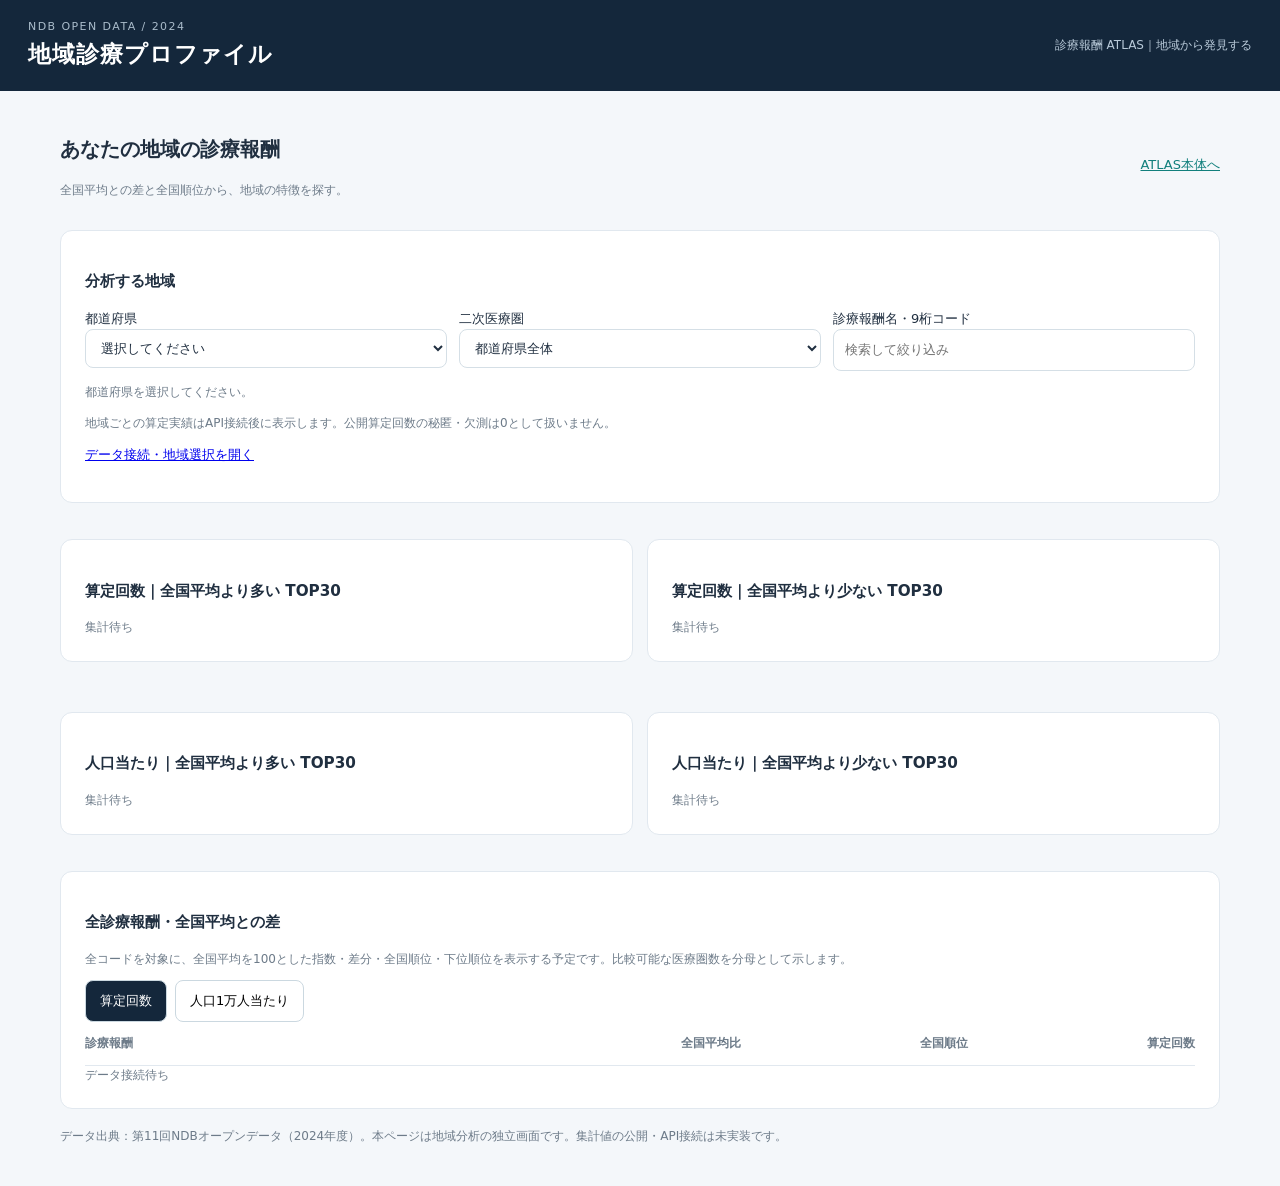
==== commit ad97086f: "Show region selection status and pending authenticated API dependency" ====
--- a/docs/region/index.html
+++ b/docs/region/index.html
@@ -1 +1 @@
-<!doctype html><html lang="ja"><head><meta charset="utf-8"><meta name="viewport" content="width=device-width,initial-scale=1"><title>地域診療プロファイル | 診療報酬 ATLAS</title><link rel="stylesheet" href="../assets/style.css?v=20261118.11"><style>body{background:#f4f7fa}.region-shell{max-width:1200px;margin:auto;padding:28px 20px}.region-head{display:flex;justify-content:space-between;align-items:center;gap:20px}.region-head a{color:#117f7c}.region-panel{background:white;border:1px solid #e1e8ef;border-radius:12px;padding:24px;margin:18px 0}.region-grid{display:grid;grid-template-columns:repeat(2,minmax(0,1fr));gap:14px}.region-filters{display:grid;grid-template-columns:repeat(3,1fr);gap:12px}.region-tabs{display:flex;gap:8px;flex-wrap:wrap}.region-tabs button{border:1px solid #cbd8e0;border-radius:8px;padding:10px 14px;background:white}.region-tabs button.active{background:#14273b;color:white}.region-row{display:grid;grid-template-columns:minmax(0,2fr) 1fr 1fr 1fr;gap:12px;padding:12px 0;border-bottom:1px solid #e1e8ef;align-items:center}.region-row a{color:#117f7c}.region-muted{color:#6d7b89;font-size:12px}.region-number{font-variant-numeric:tabular-nums;text-align:right}.region-bar{height:8px;background:#edf2f6;border-radius:6px;overflow:hidden}.region-bar span{display:block;height:100%;background:#168b86}@media(max-width:720px){.region-grid,.region-filters{grid-template-columns:1fr}.region-row{grid-template-columns:minmax(0,1.5fr) 1fr 1fr;font-size:11px}.region-row .region-amount{display:none}}</style></head><body><header><div><small>NDB OPEN DATA / 2024</small><h1>地域診療プロファイル</h1></div><div class="meta">診療報酬 ATLAS｜地域から発見する</div></header><main class="region-shell"><div class="region-head"><div><h2>あなたの地域の診療報酬</h2><p class="region-muted">全国平均との差と全国順位から、地域の特徴を探す。</p></div><a href="../#profile">ATLAS本体へ</a></div><section class="region-panel"><h3>分析する地域</h3><div class="region-filters"><div><label for="region-pref">都道府県</label><select id="region-pref"><option value="">選択してください</option></select></div><div><label for="region-area">二次医療圏</label><select id="region-area"><option value="">都道府県全体</option></select></div><div><label for="region-search">診療報酬名・9桁コード</label><input id="region-search" type="search" placeholder="検索して絞り込み"></div></div><p class="region-muted">地域ごとの算定実績はAPI接続後に表示します。公開算定回数の秘匿・欠測は0として扱いません。</p><p><a href="../#profile">データ接続・地域選択を開く</a></p></section><div class="region-grid"><section class="region-panel"><h3>算定回数｜全国平均より多い TOP30</h3><div id="raw-high" class="region-muted">集計待ち</div></section><section class="region-panel"><h3>算定回数｜全国平均より少ない TOP30</h3><div id="raw-low" class="region-muted">集計待ち</div></section><section class="region-panel"><h3>人口当たり｜全国平均より多い TOP30</h3><div id="pop-high" class="region-muted">集計待ち</div></section><section class="region-panel"><h3>人口当たり｜全国平均より少ない TOP30</h3><div id="pop-low" class="region-muted">集計待ち</div></section></div><section class="region-panel"><h3>全診療報酬・全国平均との差</h3><p class="region-muted">全コードを対象に、全国平均を100とした指数・差分・全国順位・下位順位を表示する予定です。比較可能な医療圏数を分母として示します。</p><div class="region-tabs"><button type="button" class="active" data-basis="raw">算定回数</button><button type="button" data-basis="population">人口1万人当たり</button></div><div class="region-row region-muted"><b>診療報酬</b><b class="region-number">全国平均比</b><b class="region-number">全国順位</b><b class="region-number region-amount">算定回数</b></div><div id="region-all" class="region-muted">データ接続待ち</div></section><p class="region-muted">データ出典：第11回NDBオープンデータ（2024年度）。本ページは地域分析の独立画面です。集計値の公開・API接続は未実装です。</p></main></body></html>+<!doctype html><html lang="ja"><head><meta charset="utf-8"><meta name="viewport" content="width=device-width,initial-scale=1"><title>地域診療プロファイル | 診療報酬 ATLAS</title><link rel="stylesheet" href="../assets/style.css?v=20261118.11"><style>body{background:#f4f7fa}.region-shell{max-width:1200px;margin:auto;padding:28px 20px}.region-head{display:flex;justify-content:space-between;align-items:center;gap:20px}.region-head a{color:#117f7c}.region-panel{background:white;border:1px solid #e1e8ef;border-radius:12px;padding:24px;margin:18px 0}.region-grid{display:grid;grid-template-columns:repeat(2,minmax(0,1fr));gap:14px}.region-filters{display:grid;grid-template-columns:repeat(3,1fr);gap:12px}.region-tabs{display:flex;gap:8px;flex-wrap:wrap}.region-tabs button{border:1px solid #cbd8e0;border-radius:8px;padding:10px 14px;background:white}.region-tabs button.active{background:#14273b;color:white}.region-row{display:grid;grid-template-columns:minmax(0,2fr) 1fr 1fr 1fr;gap:12px;padding:12px 0;border-bottom:1px solid #e1e8ef;align-items:center}.region-row a{color:#117f7c}.region-muted{color:#6d7b89;font-size:12px}.region-number{font-variant-numeric:tabular-nums;text-align:right}.region-bar{height:8px;background:#edf2f6;border-radius:6px;overflow:hidden}.region-bar span{display:block;height:100%;background:#168b86}@media(max-width:720px){.region-grid,.region-filters{grid-template-columns:1fr}.region-row{grid-template-columns:minmax(0,1.5fr) 1fr 1fr;font-size:11px}.region-row .region-amount{display:none}}</style></head><body><header><div><small>NDB OPEN DATA / 2024</small><h1>地域診療プロファイル</h1></div><div class="meta">診療報酬 ATLAS｜地域から発見する</div></header><main class="region-shell"><div class="region-head"><div><h2>あなたの地域の診療報酬</h2><p class="region-muted">全国平均との差と全国順位から、地域の特徴を探す。</p></div><a href="../#profile">ATLAS本体へ</a></div><section class="region-panel"><h3>分析する地域</h3><div class="region-filters"><div><label for="region-pref">都道府県</label><select id="region-pref"><option value="">選択してください</option></select></div><div><label for="region-area">二次医療圏</label><select id="region-area"><option value="">都道府県全体</option></select></div><div><label for="region-search">診療報酬名・9桁コード</label><input id="region-search" type="search" placeholder="検索して絞り込み"></div></div><p id="region-selection-notice" class="region-muted">都道府県を選択してください。</p><p class="region-muted">地域ごとの算定実績はAPI接続後に表示します。公開算定回数の秘匿・欠測は0として扱いません。</p><p><a href="../#profile">データ接続・地域選択を開く</a></p></section><div class="region-grid"><section class="region-panel"><h3>算定回数｜全国平均より多い TOP30</h3><div id="raw-high" class="region-muted">集計待ち</div></section><section class="region-panel"><h3>算定回数｜全国平均より少ない TOP30</h3><div id="raw-low" class="region-muted">集計待ち</div></section><section class="region-panel"><h3>人口当たり｜全国平均より多い TOP30</h3><div id="pop-high" class="region-muted">集計待ち</div></section><section class="region-panel"><h3>人口当たり｜全国平均より少ない TOP30</h3><div id="pop-low" class="region-muted">集計待ち</div></section></div><section class="region-panel"><h3>全診療報酬・全国平均との差</h3><p class="region-muted">全コードを対象に、全国平均を100とした指数・差分・全国順位・下位順位を表示する予定です。比較可能な医療圏数を分母として示します。</p><div class="region-tabs"><button type="button" class="active" data-basis="raw">算定回数</button><button type="button" data-basis="population">人口1万人当たり</button></div><div class="region-row region-muted"><b>診療報酬</b><b class="region-number">全国平均比</b><b class="region-number">全国順位</b><b class="region-number region-amount">算定回数</b></div><div id="region-all" class="region-muted">データ接続待ち</div><div id="region-paging" class="region-tabs" hidden><button id="region-prev" type="button">前へ</button><span id="region-page"></span><button id="region-next" type="button">次へ</button></div></section><p class="region-muted">データ出典：第11回NDBオープンデータ（2024年度）。本ページは地域分析の独立画面です。集計値の公開・API接続は未実装です。</p></main><script src="./ranking.js" defer></script><script src="./view.js" defer></script></body></html>
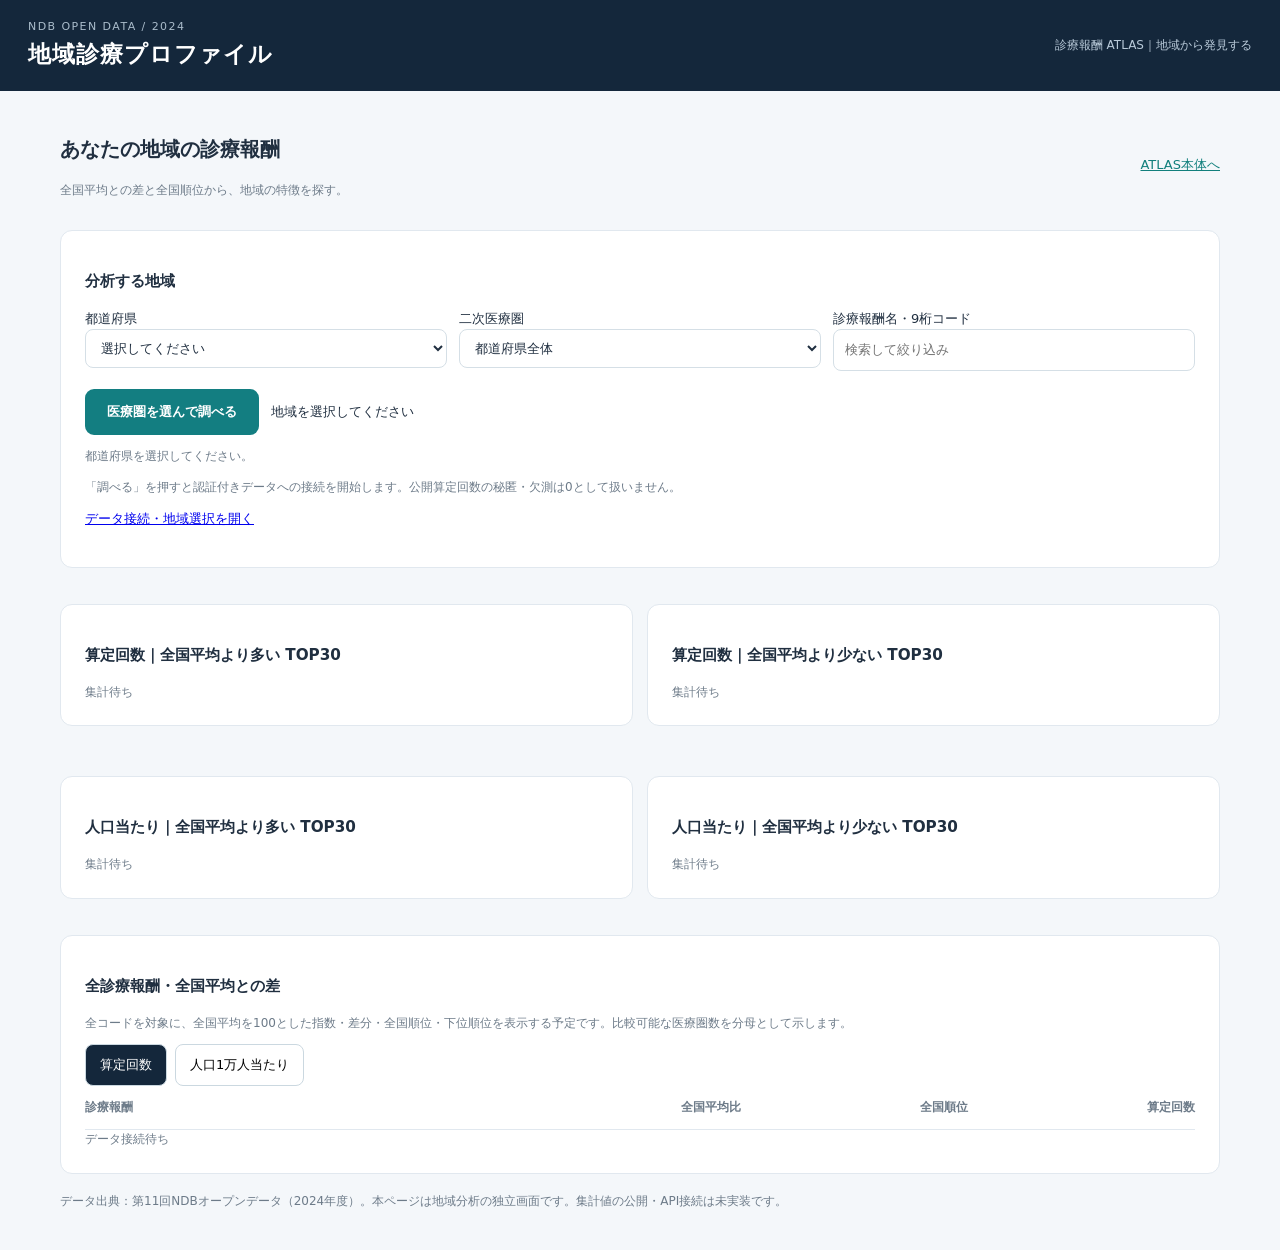
==== commit 937c7072: "Add region search button with loading spinner and live status" ====
--- a/docs/region/index.html
+++ b/docs/region/index.html
@@ -1 +1 @@
-<!doctype html><html lang="ja"><head><meta charset="utf-8"><meta name="viewport" content="width=device-width,initial-scale=1"><title>地域診療プロファイル | 診療報酬 ATLAS</title><link rel="stylesheet" href="../assets/style.css?v=20261118.11"><style>body{background:#f4f7fa}.region-shell{max-width:1200px;margin:auto;padding:28px 20px}.region-head{display:flex;justify-content:space-between;align-items:center;gap:20px}.region-head a{color:#117f7c}.region-panel{background:white;border:1px solid #e1e8ef;border-radius:12px;padding:24px;margin:18px 0}.region-grid{display:grid;grid-template-columns:repeat(2,minmax(0,1fr));gap:14px}.region-filters{display:grid;grid-template-columns:repeat(3,1fr);gap:12px}.region-tabs{display:flex;gap:8px;flex-wrap:wrap}.region-tabs button{border:1px solid #cbd8e0;border-radius:8px;padding:10px 14px;background:white}.region-tabs button.active{background:#14273b;color:white}.region-row{display:grid;grid-template-columns:minmax(0,2fr) 1fr 1fr 1fr;gap:12px;padding:12px 0;border-bottom:1px solid #e1e8ef;align-items:center}.region-row a{color:#117f7c}.region-muted{color:#6d7b89;font-size:12px}.region-number{font-variant-numeric:tabular-nums;text-align:right}.region-bar{height:8px;background:#edf2f6;border-radius:6px;overflow:hidden}.region-bar span{display:block;height:100%;background:#168b86}@media(max-width:720px){.region-grid,.region-filters{grid-template-columns:1fr}.region-row{grid-template-columns:minmax(0,1.5fr) 1fr 1fr;font-size:11px}.region-row .region-amount{display:none}}</style></head><body><header><div><small>NDB OPEN DATA / 2024</small><h1>地域診療プロファイル</h1></div><div class="meta">診療報酬 ATLAS｜地域から発見する</div></header><main class="region-shell"><div class="region-head"><div><h2>あなたの地域の診療報酬</h2><p class="region-muted">全国平均との差と全国順位から、地域の特徴を探す。</p></div><a href="../#profile">ATLAS本体へ</a></div><section class="region-panel"><h3>分析する地域</h3><div class="region-filters"><div><label for="region-pref">都道府県</label><select id="region-pref"><option value="">選択してください</option></select></div><div><label for="region-area">二次医療圏</label><select id="region-area"><option value="">都道府県全体</option></select></div><div><label for="region-search">診療報酬名・9桁コード</label><input id="region-search" type="search" placeholder="検索して絞り込み"></div></div><p id="region-selection-notice" class="region-muted">都道府県を選択してください。</p><p class="region-muted">地域ごとの算定実績はAPI接続後に表示します。公開算定回数の秘匿・欠測は0として扱いません。</p><p><a href="../#profile">データ接続・地域選択を開く</a></p></section><div class="region-grid"><section class="region-panel"><h3>算定回数｜全国平均より多い TOP30</h3><div id="raw-high" class="region-muted">集計待ち</div></section><section class="region-panel"><h3>算定回数｜全国平均より少ない TOP30</h3><div id="raw-low" class="region-muted">集計待ち</div></section><section class="region-panel"><h3>人口当たり｜全国平均より多い TOP30</h3><div id="pop-high" class="region-muted">集計待ち</div></section><section class="region-panel"><h3>人口当たり｜全国平均より少ない TOP30</h3><div id="pop-low" class="region-muted">集計待ち</div></section></div><section class="region-panel"><h3>全診療報酬・全国平均との差</h3><p class="region-muted">全コードを対象に、全国平均を100とした指数・差分・全国順位・下位順位を表示する予定です。比較可能な医療圏数を分母として示します。</p><div class="region-tabs"><button type="button" class="active" data-basis="raw">算定回数</button><button type="button" data-basis="population">人口1万人当たり</button></div><div class="region-row region-muted"><b>診療報酬</b><b class="region-number">全国平均比</b><b class="region-number">全国順位</b><b class="region-number region-amount">算定回数</b></div><div id="region-all" class="region-muted">データ接続待ち</div><div id="region-paging" class="region-tabs" hidden><button id="region-prev" type="button">前へ</button><span id="region-page"></span><button id="region-next" type="button">次へ</button></div></section><p class="region-muted">データ出典：第11回NDBオープンデータ（2024年度）。本ページは地域分析の独立画面です。集計値の公開・API接続は未実装です。</p></main><script src="./ranking.js" defer></script><script src="./view.js" defer></script></body></html>+<!doctype html><html lang="ja"><head><meta charset="utf-8"><meta name="viewport" content="width=device-width,initial-scale=1"><title>地域診療プロファイル | 診療報酬 ATLAS</title><link rel="stylesheet" href="../assets/style.css?v=20261118.11"><style>body{background:#f4f7fa}.region-shell{max-width:1200px;margin:auto;padding:28px 20px}.region-head{display:flex;justify-content:space-between;align-items:center;gap:20px}.region-head a{color:#117f7c}.region-panel{background:white;border:1px solid #e1e8ef;border-radius:12px;padding:24px;margin:18px 0}.region-grid{display:grid;grid-template-columns:repeat(2,minmax(0,1fr));gap:14px}.region-filters{display:grid;grid-template-columns:repeat(3,1fr);gap:12px}.region-tabs{display:flex;gap:8px;flex-wrap:wrap}.region-tabs button{border:1px solid #cbd8e0;border-radius:8px;padding:10px 14px;background:white}.region-tabs button.active{background:#14273b;color:white}.region-row{display:grid;grid-template-columns:minmax(0,2fr) 1fr 1fr 1fr;gap:12px;padding:12px 0;border-bottom:1px solid #e1e8ef;align-items:center}.region-row a{color:#117f7c}.region-muted{color:#6d7b89;font-size:12px}.region-number{font-variant-numeric:tabular-nums;text-align:right}.region-bar{height:8px;background:#edf2f6;border-radius:6px;overflow:hidden}.region-bar span{display:block;height:100%;background:#168b86}@media(max-width:720px){.region-grid,.region-filters{grid-template-columns:1fr}.region-row{grid-template-columns:minmax(0,1.5fr) 1fr 1fr;font-size:11px}.region-row .region-amount{display:none}}.region-connect{display:flex;align-items:center;gap:12px;flex-wrap:wrap;margin-top:18px}.region-submit{background:#137e81;color:white;border:0;border-radius:9px;padding:13px 22px;font-weight:700;cursor:pointer}.region-submit:disabled{opacity:.55;cursor:wait}.region-spinner{display:inline-block;width:19px;height:19px;border:3px solid #d4e7e7;border-top-color:#137e81;border-radius:50%;animation:region-spin .75s linear infinite}@keyframes region-spin{to{transform:rotate(360deg)}}[hidden]{display:none!important}</style></head><body><header><div><small>NDB OPEN DATA / 2024</small><h1>地域診療プロファイル</h1></div><div class="meta">診療報酬 ATLAS｜地域から発見する</div></header><main class="region-shell"><div class="region-head"><div><h2>あなたの地域の診療報酬</h2><p class="region-muted">全国平均との差と全国順位から、地域の特徴を探す。</p></div><a href="../#profile">ATLAS本体へ</a></div><section class="region-panel"><h3>分析する地域</h3><div class="region-filters"><div><label for="region-pref">都道府県</label><select id="region-pref"><option value="">選択してください</option></select></div><div><label for="region-area">二次医療圏</label><select id="region-area"><option value="">都道府県全体</option></select></div><div><label for="region-search">診療報酬名・9桁コード</label><input id="region-search" type="search" placeholder="検索して絞り込み"></div></div><div class="region-connect"><button type="button" id="region-connect" class="region-submit">医療圏を選んで調べる</button><span id="region-spinner" class="region-spinner" hidden aria-hidden="true"></span><span id="region-status" role="status" aria-live="polite">地域を選択してください</span></div><p id="region-selection-notice" class="region-muted">都道府県を選択してください。</p><p class="region-muted">「調べる」を押すと認証付きデータへの接続を開始します。公開算定回数の秘匿・欠測は0として扱いません。</p><p><a href="../#profile">データ接続・地域選択を開く</a></p></section><div class="region-grid"><section class="region-panel"><h3>算定回数｜全国平均より多い TOP30</h3><div id="raw-high" class="region-muted">集計待ち</div></section><section class="region-panel"><h3>算定回数｜全国平均より少ない TOP30</h3><div id="raw-low" class="region-muted">集計待ち</div></section><section class="region-panel"><h3>人口当たり｜全国平均より多い TOP30</h3><div id="pop-high" class="region-muted">集計待ち</div></section><section class="region-panel"><h3>人口当たり｜全国平均より少ない TOP30</h3><div id="pop-low" class="region-muted">集計待ち</div></section></div><section class="region-panel"><h3>全診療報酬・全国平均との差</h3><p class="region-muted">全コードを対象に、全国平均を100とした指数・差分・全国順位・下位順位を表示する予定です。比較可能な医療圏数を分母として示します。</p><div class="region-tabs"><button type="button" class="active" data-basis="raw">算定回数</button><button type="button" data-basis="population">人口1万人当たり</button></div><div class="region-row region-muted"><b>診療報酬</b><b class="region-number">全国平均比</b><b class="region-number">全国順位</b><b class="region-number region-amount">算定回数</b></div><div id="region-all" class="region-muted">データ接続待ち</div><div id="region-paging" class="region-tabs" hidden><button id="region-prev" type="button">前へ</button><span id="region-page"></span><button id="region-next" type="button">次へ</button></div></section><p class="region-muted">データ出典：第11回NDBオープンデータ（2024年度）。本ページは地域分析の独立画面です。集計値の公開・API接続は未実装です。</p></main><script src="./ranking.js" defer></script><script src="./view.js" defer></script></body></html>
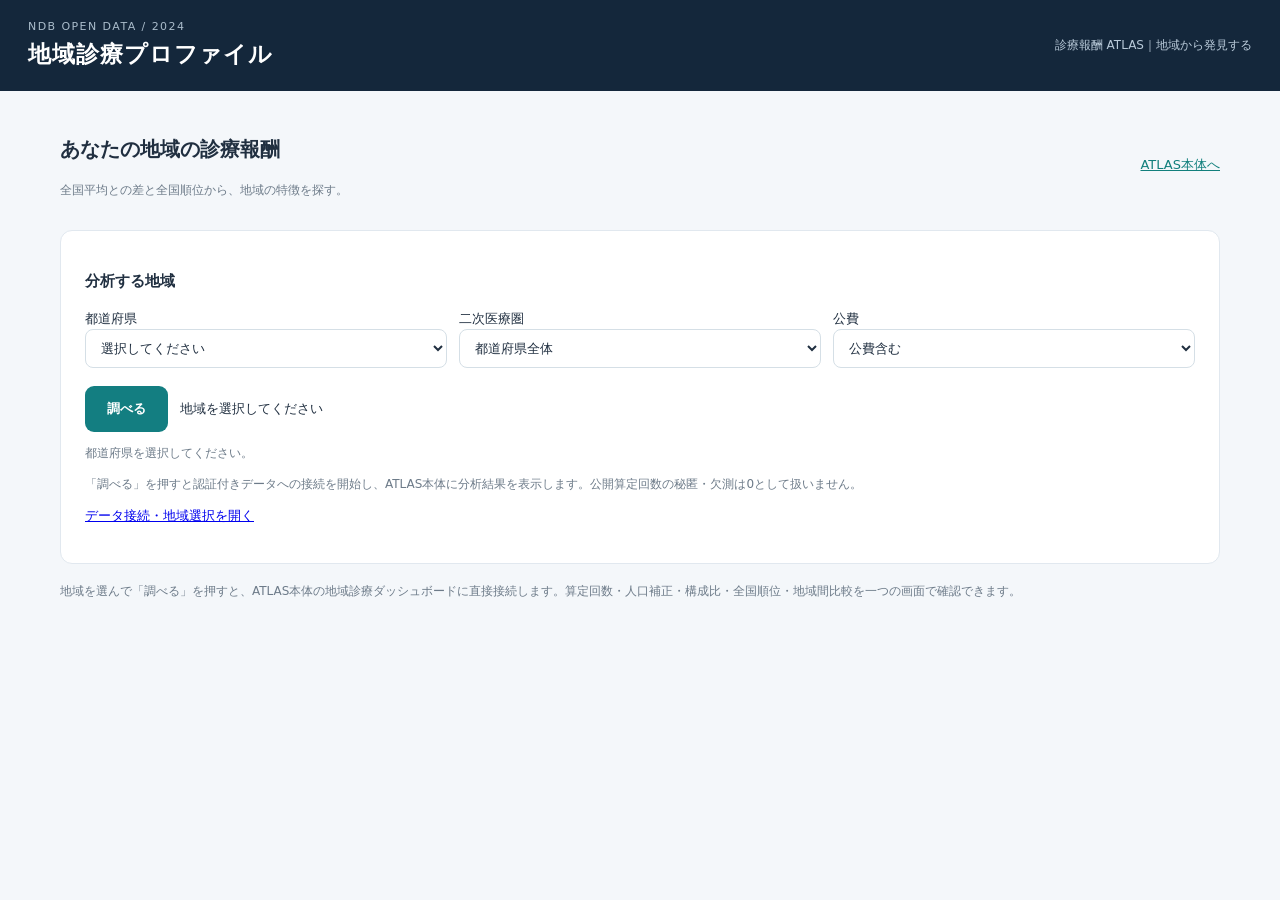
==== commit 3304e5b0: "Unify regional search, dashboard and legacy entry into one authenticated workflow" ====
--- a/docs/region/index.html
+++ b/docs/region/index.html
@@ -1 +1 @@
-<!doctype html><html lang="ja"><head><meta charset="utf-8"><meta name="viewport" content="width=device-width,initial-scale=1"><title>地域診療プロファイル | 診療報酬 ATLAS</title><link rel="stylesheet" href="../assets/style.css?v=20261118.11"><style>body{background:#f4f7fa}.region-shell{max-width:1200px;margin:auto;padding:28px 20px}.region-head{display:flex;justify-content:space-between;align-items:center;gap:20px}.region-head a{color:#117f7c}.region-panel{background:white;border:1px solid #e1e8ef;border-radius:12px;padding:24px;margin:18px 0}.region-grid{display:grid;grid-template-columns:repeat(2,minmax(0,1fr));gap:14px}.region-filters{display:grid;grid-template-columns:repeat(3,1fr);gap:12px}.region-tabs{display:flex;gap:8px;flex-wrap:wrap}.region-tabs button{border:1px solid #cbd8e0;border-radius:8px;padding:10px 14px;background:white}.region-tabs button.active{background:#14273b;color:white}.region-row{display:grid;grid-template-columns:minmax(0,2fr) 1fr 1fr 1fr;gap:12px;padding:12px 0;border-bottom:1px solid #e1e8ef;align-items:center}.region-row a{color:#117f7c}.region-muted{color:#6d7b89;font-size:12px}.region-number{font-variant-numeric:tabular-nums;text-align:right}.region-bar{height:8px;background:#edf2f6;border-radius:6px;overflow:hidden}.region-bar span{display:block;height:100%;background:#168b86}@media(max-width:720px){.region-grid,.region-filters{grid-template-columns:1fr}.region-row{grid-template-columns:minmax(0,1.5fr) 1fr 1fr;font-size:11px}.region-row .region-amount{display:none}}.region-connect{display:flex;align-items:center;gap:12px;flex-wrap:wrap;margin-top:18px}.region-submit{background:#137e81;color:white;border:0;border-radius:9px;padding:13px 22px;font-weight:700;cursor:pointer}.region-submit:disabled{opacity:.55;cursor:wait}.region-spinner{display:inline-block;width:19px;height:19px;border:3px solid #d4e7e7;border-top-color:#137e81;border-radius:50%;animation:region-spin .75s linear infinite}@keyframes region-spin{to{transform:rotate(360deg)}}[hidden]{display:none!important}</style></head><body><header><div><small>NDB OPEN DATA / 2024</small><h1>地域診療プロファイル</h1></div><div class="meta">診療報酬 ATLAS｜地域から発見する</div></header><main class="region-shell"><div class="region-head"><div><h2>あなたの地域の診療報酬</h2><p class="region-muted">全国平均との差と全国順位から、地域の特徴を探す。</p></div><a href="../#profile">ATLAS本体へ</a></div><section class="region-panel"><h3>分析する地域</h3><div class="region-filters"><div><label for="region-pref">都道府県</label><select id="region-pref"><option value="">選択してください</option></select></div><div><label for="region-area">二次医療圏</label><select id="region-area"><option value="">都道府県全体</option></select></div><div><label for="region-search">診療報酬名・9桁コード</label><input id="region-search" type="search" placeholder="検索して絞り込み"></div></div><div class="region-connect"><button type="button" id="region-connect" class="region-submit">医療圏を選んで調べる</button><span id="region-spinner" class="region-spinner" hidden aria-hidden="true"></span><span id="region-status" role="status" aria-live="polite">地域を選択してください</span></div><p id="region-selection-notice" class="region-muted">都道府県を選択してください。</p><p class="region-muted">「調べる」を押すと認証付きデータへの接続を開始します。公開算定回数の秘匿・欠測は0として扱いません。</p><p><a href="../#profile">データ接続・地域選択を開く</a></p></section><div class="region-grid"><section class="region-panel"><h3>算定回数｜全国平均より多い TOP30</h3><div id="raw-high" class="region-muted">集計待ち</div></section><section class="region-panel"><h3>算定回数｜全国平均より少ない TOP30</h3><div id="raw-low" class="region-muted">集計待ち</div></section><section class="region-panel"><h3>人口当たり｜全国平均より多い TOP30</h3><div id="pop-high" class="region-muted">集計待ち</div></section><section class="region-panel"><h3>人口当たり｜全国平均より少ない TOP30</h3><div id="pop-low" class="region-muted">集計待ち</div></section></div><section class="region-panel"><h3>全診療報酬・全国平均との差</h3><p class="region-muted">全コードを対象に、全国平均を100とした指数・差分・全国順位・下位順位を表示する予定です。比較可能な医療圏数を分母として示します。</p><div class="region-tabs"><button type="button" class="active" data-basis="raw">算定回数</button><button type="button" data-basis="population">人口1万人当たり</button></div><div class="region-row region-muted"><b>診療報酬</b><b class="region-number">全国平均比</b><b class="region-number">全国順位</b><b class="region-number region-amount">算定回数</b></div><div id="region-all" class="region-muted">データ接続待ち</div><div id="region-paging" class="region-tabs" hidden><button id="region-prev" type="button">前へ</button><span id="region-page"></span><button id="region-next" type="button">次へ</button></div></section><p class="region-muted">データ出典：第11回NDBオープンデータ（2024年度）。本ページは地域分析の独立画面です。集計値の公開・API接続は未実装です。</p></main><script src="./ranking.js" defer></script><script src="./view.js" defer></script></body></html>+<!doctype html><html lang="ja"><head><meta charset="utf-8"><meta name="viewport" content="width=device-width,initial-scale=1"><title>地域診療プロファイル | 診療報酬 ATLAS</title><link rel="stylesheet" href="../assets/style.css?v=20261118.11"><style>body{background:#f4f7fa}.region-shell{max-width:1200px;margin:auto;padding:28px 20px}.region-head{display:flex;justify-content:space-between;align-items:center;gap:20px}.region-head a{color:#117f7c}.region-panel{background:white;border:1px solid #e1e8ef;border-radius:12px;padding:24px;margin:18px 0}.region-grid{display:grid;grid-template-columns:repeat(2,minmax(0,1fr));gap:14px}.region-filters{display:grid;grid-template-columns:repeat(3,1fr);gap:12px}.region-tabs{display:flex;gap:8px;flex-wrap:wrap}.region-tabs button{border:1px solid #cbd8e0;border-radius:8px;padding:10px 14px;background:white}.region-tabs button.active{background:#14273b;color:white}.region-row{display:grid;grid-template-columns:minmax(0,2fr) 1fr 1fr 1fr;gap:12px;padding:12px 0;border-bottom:1px solid #e1e8ef;align-items:center}.region-row a{color:#117f7c}.region-muted{color:#6d7b89;font-size:12px}.region-number{font-variant-numeric:tabular-nums;text-align:right}.region-bar{height:8px;background:#edf2f6;border-radius:6px;overflow:hidden}.region-bar span{display:block;height:100%;background:#168b86}@media(max-width:720px){.region-grid,.region-filters{grid-template-columns:1fr}.region-row{grid-template-columns:minmax(0,1.5fr) 1fr 1fr;font-size:11px}.region-row .region-amount{display:none}}.region-connect{display:flex;align-items:center;gap:12px;flex-wrap:wrap;margin-top:18px}.region-submit{background:#137e81;color:white;border:0;border-radius:9px;padding:13px 22px;font-weight:700;cursor:pointer}.region-submit:disabled{opacity:.55;cursor:wait}.region-spinner{display:inline-block;width:19px;height:19px;border:3px solid #d4e7e7;border-top-color:#137e81;border-radius:50%;animation:region-spin .75s linear infinite}@keyframes region-spin{to{transform:rotate(360deg)}}[hidden]{display:none!important}</style></head><body><header><div><small>NDB OPEN DATA / 2024</small><h1>地域診療プロファイル</h1></div><div class="meta">診療報酬 ATLAS｜地域から発見する</div></header><main class="region-shell"><div class="region-head"><div><h2>あなたの地域の診療報酬</h2><p class="region-muted">全国平均との差と全国順位から、地域の特徴を探す。</p></div><a href="../#profile">ATLAS本体へ</a></div><section class="region-panel"><h3>分析する地域</h3><div class="region-filters"><div><label for="region-pref">都道府県</label><select id="region-pref"><option value="">選択してください</option></select></div><div><label for="region-area">二次医療圏</label><select id="region-area"><option value="">都道府県全体</option></select></div><div><label for="region-scope">公費</label><select id="region-scope"><option value="include">公費含む</option><option value="exclude">公費含まない</option></select></div></div><div class="region-connect"><button type="button" id="region-connect" class="region-submit">調べる</button><span id="region-spinner" class="region-spinner" hidden aria-hidden="true"></span><span id="region-status" role="status" aria-live="polite">地域を選択してください</span></div><p id="region-selection-notice" class="region-muted">都道府県を選択してください。</p><p class="region-muted">「調べる」を押すと認証付きデータへの接続を開始し、ATLAS本体に分析結果を表示します。公開算定回数の秘匿・欠測は0として扱いません。</p><p><a href="../#profile">データ接続・地域選択を開く</a></p></section><p class="region-muted">地域を選んで「調べる」を押すと、ATLAS本体の地域診療ダッシュボードに直接接続します。算定回数・人口補正・構成比・全国順位・地域間比較を一つの画面で確認できます。</p></main><script src="./view.js?v=20261126.9" defer></script></body></html>
